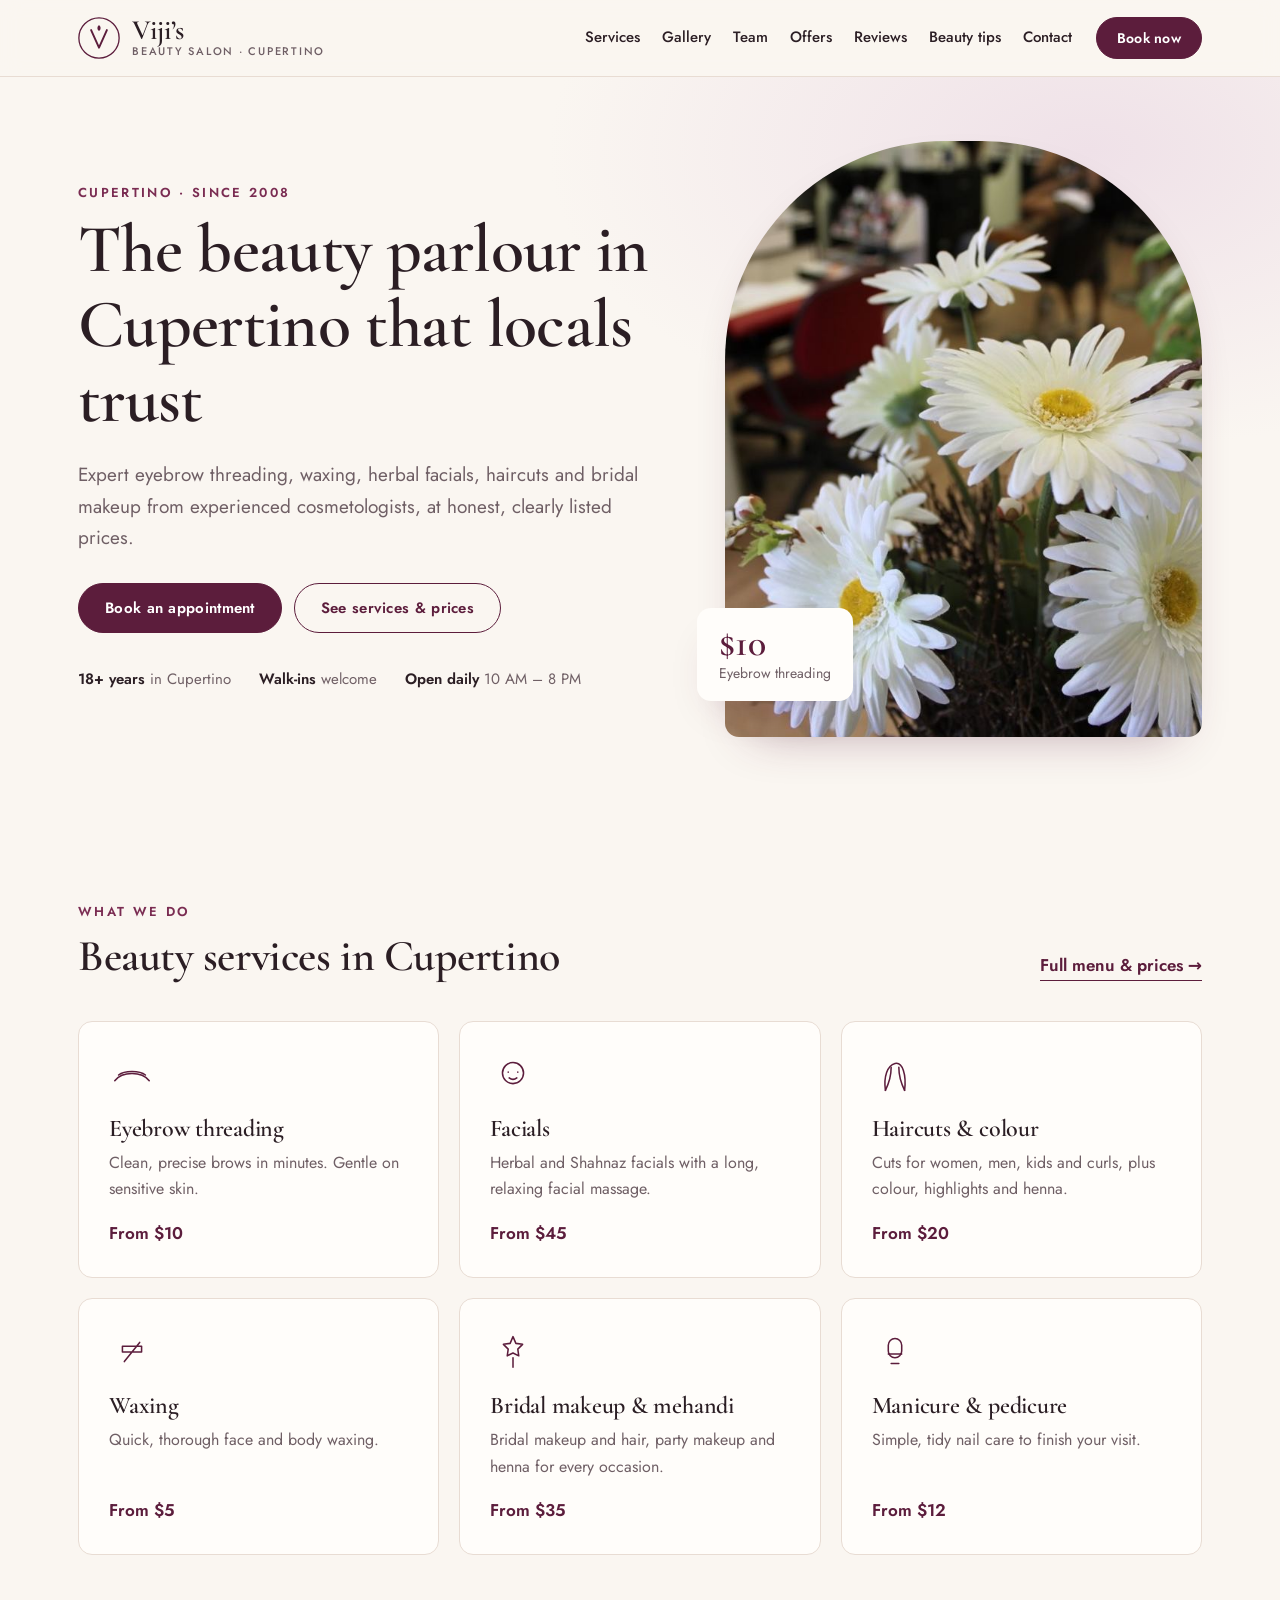
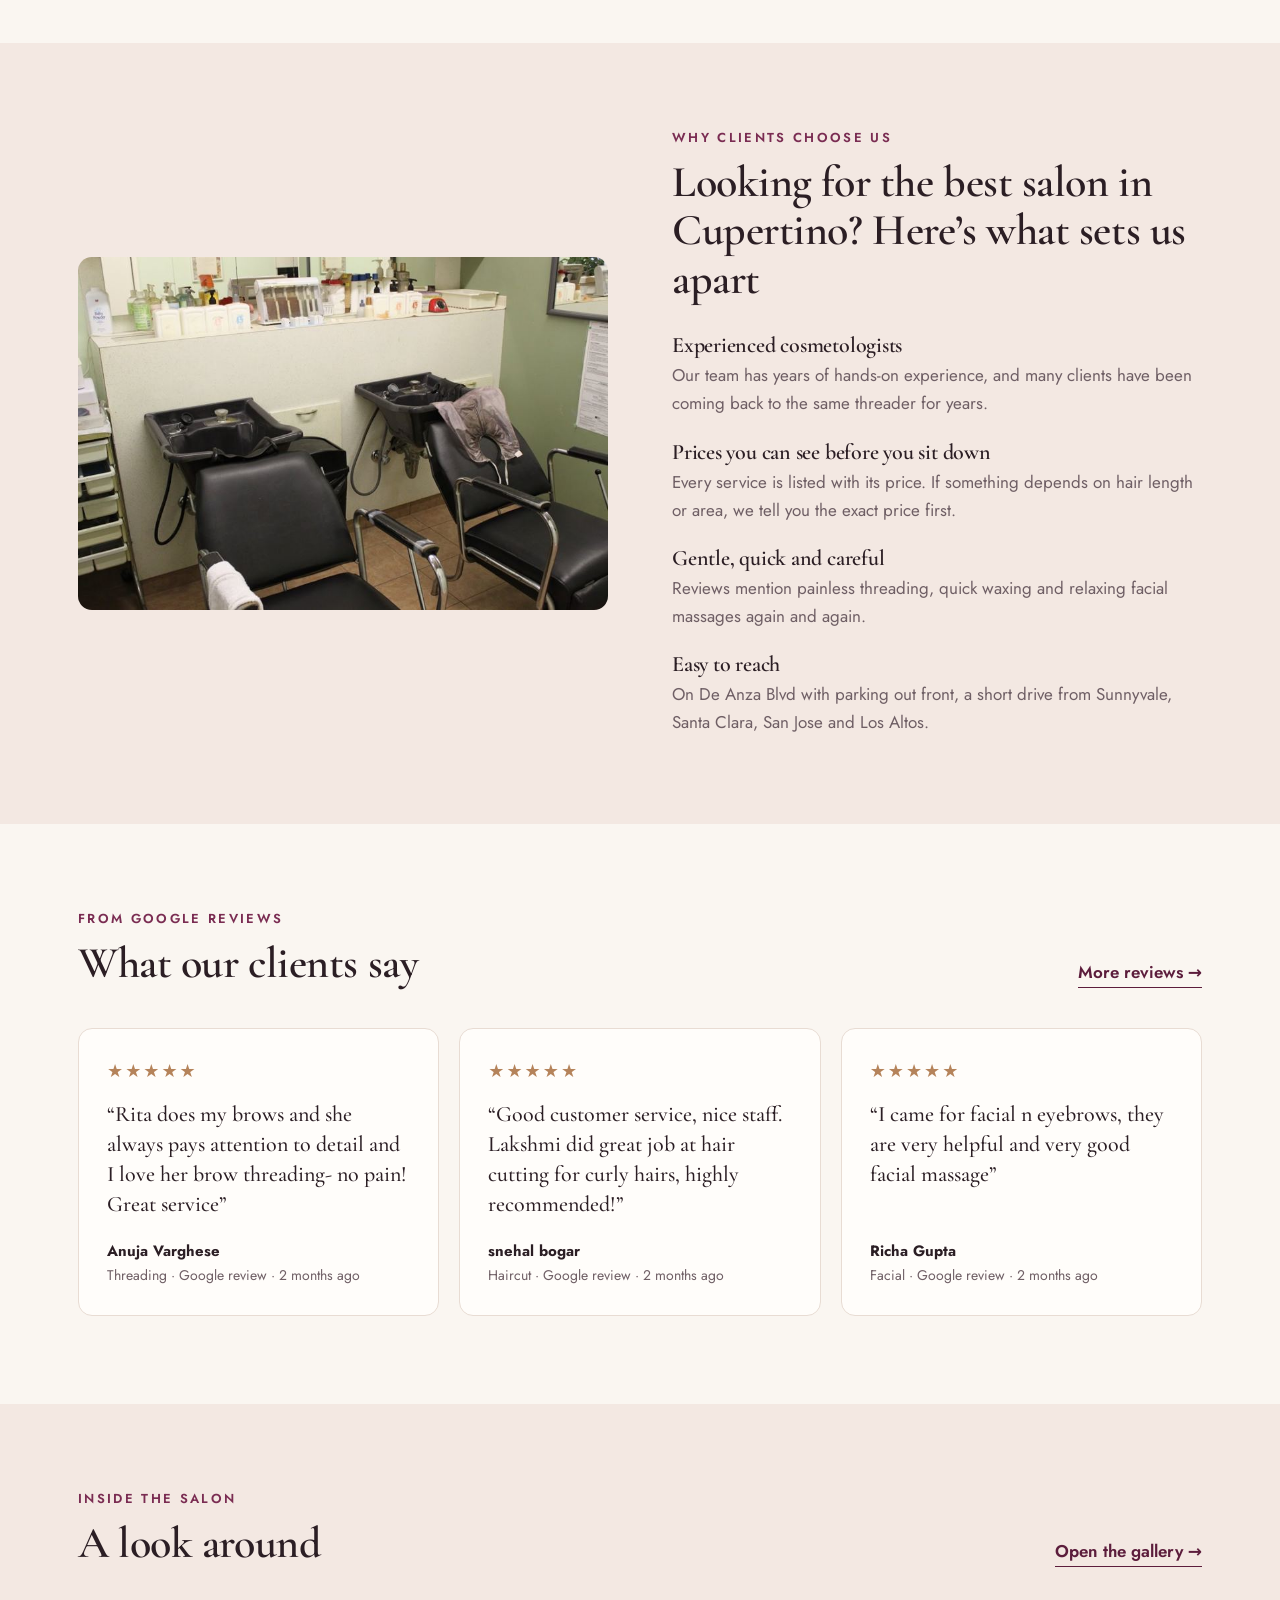
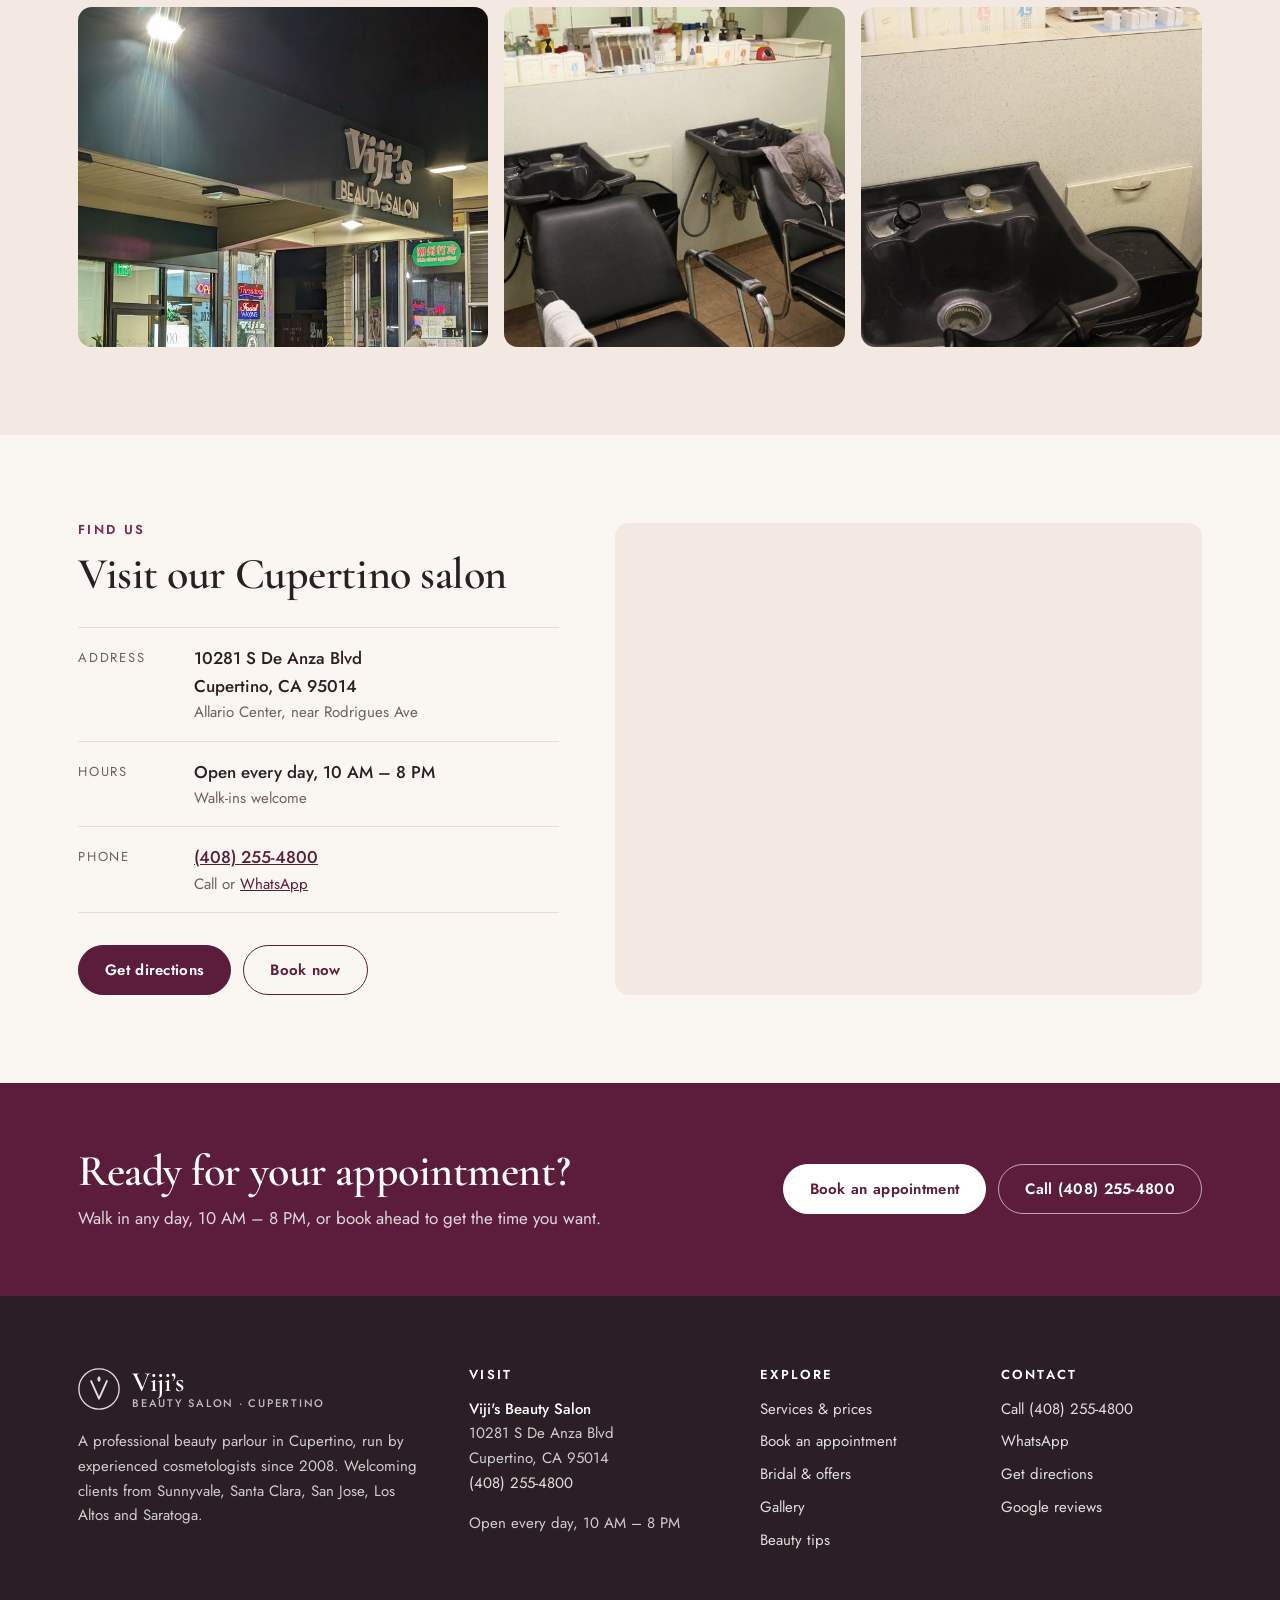
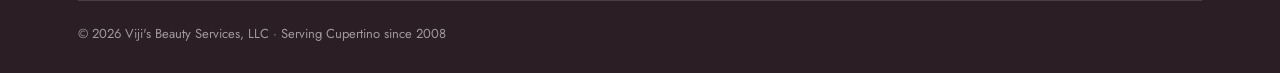
==== index.html @ 527ed6f7 "Launch Viji's Beauty Salon website Co-Authored-By: Claude Opus 5.5 <noreply@anthropic.com>" ====
<!DOCTYPE html>
<html lang="en">
<head>
<meta charset="utf-8"><meta name="viewport" content="width=device-width, initial-scale=1">
<title>Beauty Salon in Cupertino | Viji&#x27;s Beauty Salon</title>
<meta name="description" content="Beauty parlour in Cupertino since 2008: eyebrow threading from $10, waxing, facials, haircuts, henna and bridal makeup. Open daily 10–8. Walk-ins welcome.">
<meta name="robots" content="index, follow, max-image-preview:large">
<link rel="canonical" href="https://vijisbeautysalon.com/">
<meta name="theme-color" content="#5c1d3c">
<link rel="icon" href="/assets/logo.svg" type="image/svg+xml"><link rel="apple-touch-icon" href="/assets/apple-touch-icon.png">
<meta property="og:type" content="website"><meta property="og:site_name" content="Viji&#x27;s Beauty Salon"><meta property="og:locale" content="en_US">
<meta property="og:title" content="Beauty Salon in Cupertino | Viji&#x27;s Beauty Salon"><meta property="og:description" content="Beauty parlour in Cupertino since 2008: eyebrow threading from $10, waxing, facials, haircuts, henna and bridal makeup. Open daily 10–8. Walk-ins welcome."><meta property="og:url" content="https://vijisbeautysalon.com/">
<meta property="og:image" content="https://vijisbeautysalon.com/assets/photos/vijis-beauty-salon-cupertino-storefront.jpg"><meta property="og:image:alt" content="Viji&#x27;s Beauty Salon in Cupertino">
<meta name="twitter:card" content="summary_large_image"><meta name="twitter:title" content="Beauty Salon in Cupertino | Viji&#x27;s Beauty Salon"><meta name="twitter:description" content="Beauty parlour in Cupertino since 2008: eyebrow threading from $10, waxing, facials, haircuts, henna and bridal makeup. Open daily 10–8. Walk-ins welcome."><meta name="twitter:image" content="https://vijisbeautysalon.com/assets/photos/vijis-beauty-salon-cupertino-storefront.jpg">
<link rel="preconnect" href="https://fonts.googleapis.com"><link rel="preconnect" href="https://fonts.gstatic.com" crossorigin>
<link rel="stylesheet" href="https://fonts.googleapis.com/css2?family=Cormorant+Garamond:ital,wght@0,500;0,600;1,500&family=Jost:wght@400;500;600&display=swap">
<link rel="stylesheet" href="/styles.css?v=1">
<script type="application/ld+json">{"@context": "https://schema.org", "@type": "BeautySalon", "@id": "https://vijisbeautysalon.com/#salon", "name": "Viji's Beauty Salon", "legalName": "Viji's Beauty Services, LLC", "url": "https://vijisbeautysalon.com/", "telephone": "+14082554800", "image": ["https://vijisbeautysalon.com/assets/photos/vijis-beauty-salon-cupertino-storefront.jpg", "https://vijisbeautysalon.com/assets/photos/hair-wash-stations-vijis-beauty-salon-cupertino.jpg"], "logo": "https://vijisbeautysalon.com/assets/logo.svg", "description": "Beauty parlour in Cupertino since 2008: eyebrow threading, waxing, facials, haircuts and colour, henna, bridal makeup and nails.", "foundingDate": "2008", "priceRange": "$", "address": {"@type": "PostalAddress", "streetAddress": "10281 S De Anza Blvd", "addressLocality": "Cupertino", "addressRegion": "CA", "postalCode": "95014", "addressCountry": "US"}, "geo": {"@type": "GeoCoordinates", "latitude": 37.3189059, "longitude": -122.0331293}, "hasMap": "https://maps.google.com/?cid=15528343878532684192", "sameAs": ["https://maps.google.com/?cid=15528343878532684192", "https://www.yelp.com/biz/vijis-beauty-salon-cupertino"], "areaServed": [{"@type": "City", "name": "Cupertino"}, {"@type": "City", "name": "Sunnyvale"}, {"@type": "City", "name": "Santa Clara"}, {"@type": "City", "name": "San Jose"}, {"@type": "City", "name": "Los Altos"}, {"@type": "City", "name": "Saratoga"}], "openingHoursSpecification": [{"@type": "OpeningHoursSpecification", "dayOfWeek": ["Monday", "Tuesday", "Wednesday", "Thursday", "Friday", "Saturday", "Sunday"], "opens": "10:00", "closes": "20:00"}], "paymentAccepted": "Credit card"}</script>
</head>
<body>
<a class="skip" href="#main">Skip to content</a>
<header class="top"><div class="wrap top-in">
  <a class="brand" href="/" aria-label="Viji&#x27;s Beauty Salon, home"><svg class="logo-mark" viewBox="0 0 48 48" aria-hidden="true"><circle cx="24" cy="24" r="23" fill="none" stroke="currentColor" stroke-width="1.5"/><path d="M15 15l9 20 9-20" fill="none" stroke="currentColor" stroke-width="2.2" stroke-linecap="round" stroke-linejoin="round"/><path d="M24 9c2.5 2.2 2.5 4.8 0 7-2.5-2.2-2.5-4.8 0-7z" fill="currentColor"/></svg><span><span class="brand-name">Viji’s</span><span class="brand-sub">Beauty Salon · Cupertino</span></span></a>
  <nav class="nav" id="nav" aria-label="Main"><a href="/services/">Services</a><a href="/gallery/">Gallery</a><a href="/team/">Team</a><a href="/offers/">Offers</a><a href="/reviews/">Reviews</a><a href="/blog/">Beauty tips</a><a href="/contact/">Contact</a></nav>
  <a class="btn btn-sm top-book" href="/booking/">Book now</a>
  <button class="menu" type="button" aria-controls="nav" aria-expanded="false" aria-label="Open menu"><span></span><span></span></button>
</div></header>
<main id="main">

<section class="hero"><div class="wrap hero-in">
  <div class="hero-copy">
    <p class="eyebrow">Cupertino · since 2008</p>
    <h1>The beauty parlour in Cupertino that locals trust</h1>
    <p class="lede">Expert eyebrow threading, waxing, herbal facials, haircuts and bridal makeup from experienced cosmetologists, at honest, clearly listed prices.</p>
    <div class="actions"><a class="btn" href="/booking/">Book an appointment</a><a class="btn btn-ghost" href="/services/">See services &amp; prices</a></div>
    <ul class="trust"><li><strong>18+ years</strong> in Cupertino</li><li><strong>Walk-ins</strong> welcome</li><li><strong>Open daily</strong> 10 AM – 8 PM</li></ul>
  </div>
  <div class="hero-media">
    <img class="hero-img" src="/assets/photos/flowers-at-vijis-beauty-salon-cupertino-800.jpg" srcset="/assets/photos/flowers-at-vijis-beauty-salon-cupertino-800.jpg 800w, /assets/photos/flowers-at-vijis-beauty-salon-cupertino.jpg 1600w" sizes="(max-width: 760px) 100vw, 45vw" alt="Fresh white gerbera daisies at the front desk of Viji’s Beauty Salon in Cupertino" width="853" height="1080" fetchpriority="high">
    <div class="hero-note"><span class="hero-note-k">$10</span><span>Eyebrow threading</span></div>
  </div>
</div></section>

<section class="sec"><div class="wrap">
  <div class="sec-head"><div><p class="eyebrow">What we do</p><h2>Beauty services in Cupertino</h2></div><a class="link" href="/services/">Full menu &amp; prices →</a></div>
  <div class="svc-grid"><a class="svc-card" href="/services/#threading"><svg class="ico" viewBox="0 0 48 48" aria-hidden="true"><path d="M6 30c8-10 28-10 36 0" /><path d="M10 24c6-5 22-5 28 0" /></svg><h3>Eyebrow threading</h3><p>Clean, precise brows in minutes. Gentle on sensitive skin.</p><span class="svc-price">From $10</span></a><a class="svc-card" href="/services/#facials"><svg class="ico" viewBox="0 0 48 48" aria-hidden="true"><circle cx="24" cy="22" r="11" /><path d="M19 21h.01M29 21h.01M20 27c2.5 2 5.5 2 8 0" /></svg><h3>Facials</h3><p>Herbal and Shahnaz facials with a long, relaxing facial massage.</p><span class="svc-price">From $45</span></a><a class="svc-card" href="/services/#hair"><svg class="ico" viewBox="0 0 48 48" aria-hidden="true"><path d="M14 40c-2-14 2-26 10-28s12 12 10 28" /><path d="M20 16c0 10-2 16-6 24M28 16c0 10 2 16 6 24" /></svg><h3>Haircuts & colour</h3><p>Cuts for women, men, kids and curls, plus colour, highlights and henna.</p><span class="svc-price">From $20</span></a><a class="svc-card" href="/services/#waxing"><svg class="ico" viewBox="0 0 48 48" aria-hidden="true"><path d="M16 34l16-20M14 18h20v6H14z" /></svg><h3>Waxing</h3><p>Quick, thorough face and body waxing.</p><span class="svc-price">From $5</span></a><a class="svc-card" href="/services/#bridal"><svg class="ico" viewBox="0 0 48 48" aria-hidden="true"><path d="M24 8l3 7 7 1-5 5 1 7-6-3-6 3 1-7-5-5 7-1z" /><path d="M24 30v10" /></svg><h3>Bridal makeup & mehandi</h3><p>Bridal makeup and hair, party makeup and henna for every occasion.</p><span class="svc-price">From $35</span></a><a class="svc-card" href="/services/#nails"><svg class="ico" viewBox="0 0 48 48" aria-hidden="true"><rect x="17" y="10" width="14" height="20" rx="7" /><path d="M17 26h14M20 36h8" /></svg><h3>Manicure & pedicure</h3><p>Simple, tidy nail care to finish your visit.</p><span class="svc-price">From $12</span></a></div>
</div></section>

<section class="sec sec-tint"><div class="wrap split">
  <div class="split-media"><img class="rounded" src="/assets/photos/hair-wash-stations-vijis-beauty-salon-cupertino-800.jpg" srcset="/assets/photos/hair-wash-stations-vijis-beauty-salon-cupertino-800.jpg 800w, /assets/photos/hair-wash-stations-vijis-beauty-salon-cupertino.jpg 1600w" sizes="(max-width: 760px) 100vw, 45vw" alt="Hair wash stations inside Viji’s Beauty Salon, a hair salon in Cupertino" width="1200" height="800" loading="lazy" decoding="async"></div>
  <div>
    <p class="eyebrow">Why clients choose us</p>
    <h2>Looking for the best salon in Cupertino? Here’s what sets us apart</h2>
    <ul class="why">
      <li><h3>Experienced cosmetologists</h3><p>Our team has years of hands-on experience, and many clients have been coming back to the same threader for years.</p></li>
      <li><h3>Prices you can see before you sit down</h3><p>Every service is listed with its price. If something depends on hair length or area, we tell you the exact price first.</p></li>
      <li><h3>Gentle, quick and careful</h3><p>Reviews mention painless threading, quick waxing and relaxing facial massages again and again.</p></li>
      <li><h3>Easy to reach</h3><p>On De Anza Blvd with parking out front, a short drive from Sunnyvale, Santa Clara, San Jose and Los Altos.</p></li>
    </ul>
  </div>
</div></section>

<section class="sec"><div class="wrap">
  <div class="sec-head"><div><p class="eyebrow">From Google reviews</p><h2>What our clients say</h2></div><a class="link" href="/reviews/">More reviews →</a></div>
  <div class="reviews"><figure class="review"><span class="stars" role="img" aria-label="5 out of 5 stars">★★★★★<span class="stars-off"></span></span><blockquote>“Rita does my brows and she always pays attention to detail and I love her brow threading- no pain! Great service”</blockquote><figcaption><strong>Anuja Varghese</strong><span>Threading · Google review · 2 months ago</span></figcaption></figure><figure class="review"><span class="stars" role="img" aria-label="5 out of 5 stars">★★★★★<span class="stars-off"></span></span><blockquote>“Good customer service, nice staff. Lakshmi did great job at hair cutting for curly hairs, highly recommended!”</blockquote><figcaption><strong>snehal bogar</strong><span>Haircut · Google review · 2 months ago</span></figcaption></figure><figure class="review"><span class="stars" role="img" aria-label="5 out of 5 stars">★★★★★<span class="stars-off"></span></span><blockquote>“I came for facial n eyebrows, they are very helpful and very good facial massage”</blockquote><figcaption><strong>Richa Gupta</strong><span>Facial · Google review · 2 months ago</span></figcaption></figure></div>
</div></section>

<section class="sec sec-tint"><div class="wrap">
  <div class="sec-head"><div><p class="eyebrow">Inside the salon</p><h2>A look around</h2></div><a class="link" href="/gallery/">Open the gallery →</a></div>
  <div class="mosaic">
    <img class="" src="/assets/photos/vijis-beauty-salon-cupertino-storefront-800.jpg" srcset="/assets/photos/vijis-beauty-salon-cupertino-storefront-800.jpg 800w, /assets/photos/vijis-beauty-salon-cupertino-storefront.jpg 1600w" sizes="(max-width: 760px) 100vw, 33vw" alt="Viji’s Beauty Salon storefront at 10281 S De Anza Blvd, Cupertino" width="1200" height="1180" loading="lazy" decoding="async">
    <img class="" src="/assets/photos/hair-wash-stations-vijis-beauty-salon-cupertino-800.jpg" srcset="/assets/photos/hair-wash-stations-vijis-beauty-salon-cupertino-800.jpg 800w, /assets/photos/hair-wash-stations-vijis-beauty-salon-cupertino.jpg 1600w" sizes="(max-width: 760px) 100vw, 33vw" alt="Shampoo chairs at Viji’s Beauty Salon in Cupertino" width="1200" height="800" loading="lazy" decoding="async">
    <img class="" src="/assets/photos/shampoo-basin-hair-salon-cupertino-800.jpg" srcset="/assets/photos/shampoo-basin-hair-salon-cupertino-800.jpg 800w, /assets/photos/shampoo-basin-hair-salon-cupertino.jpg 1600w" sizes="(max-width: 760px) 100vw, 33vw" alt="Shampoo basin at a hair salon in Cupertino" width="853" height="1280" loading="lazy" decoding="async">
  </div>
</div></section>

<section class="sec" id="visit"><div class="wrap visit">
  <div>
    <p class="eyebrow">Find us</p><h2>Visit our Cupertino salon</h2>
    <dl class="info">
      <div><dt>Address</dt><dd>10281 S De Anza Blvd<br>Cupertino, CA 95014<span>Allario Center, near Rodrigues Ave</span></dd></div>
      <div><dt>Hours</dt><dd>Open every day, 10 AM – 8 PM<span>Walk-ins welcome</span></dd></div>
      <div><dt>Phone</dt><dd><a href="tel:+14082554800">(408) 255-4800</a><span>Call or <a href="https://wa.me/14082554800" target="_blank" rel="noopener">WhatsApp</a></span></dd></div>
    </dl>
    <div class="actions"><a class="btn" href="https://www.google.com/maps/dir/?api=1&destination=Viji%27s+Beauty+Salon,+10281+S+De+Anza+Blvd,+Cupertino,+CA+95014" target="_blank" rel="noopener">Get directions</a><a class="btn btn-ghost" href="/booking/">Book now</a></div>
  </div>
  <div class="map"><iframe title="Map showing Viji&#x27;s Beauty Salon, 10281 S De Anza Blvd, Cupertino, CA 95014" src="https://www.google.com/maps?q=Viji%27s+Beauty+Salon,+10281+S+De+Anza+Blvd,+Cupertino,+CA+95014&output=embed" loading="lazy" referrerpolicy="no-referrer-when-downgrade"></iframe></div>
</div></section>
<section class="band"><div class="wrap band-in">
  <div><h2>Ready for your appointment?</h2><p>Walk in any day, 10 AM – 8 PM, or book ahead to get the time you want.</p></div>
  <div class="actions"><a class="btn btn-light" href="/booking/">Book an appointment</a><a class="btn btn-ghost-light" href="tel:+14082554800">Call (408) 255-4800</a></div>
</div></section>
</main>
<footer class="foot"><div class="wrap">
  <div class="foot-grid">
    <div class="foot-about">
      <a class="brand brand-light" href="/"><svg class="logo-mark" viewBox="0 0 48 48" aria-hidden="true"><circle cx="24" cy="24" r="23" fill="none" stroke="currentColor" stroke-width="1.5"/><path d="M15 15l9 20 9-20" fill="none" stroke="currentColor" stroke-width="2.2" stroke-linecap="round" stroke-linejoin="round"/><path d="M24 9c2.5 2.2 2.5 4.8 0 7-2.5-2.2-2.5-4.8 0-7z" fill="currentColor"/></svg><span><span class="brand-name">Viji’s</span><span class="brand-sub">Beauty Salon · Cupertino</span></span></a>
      <p>A professional beauty parlour in Cupertino, run by experienced cosmetologists since 2008. Welcoming clients from Sunnyvale, Santa Clara, San Jose, Los Altos and Saratoga.</p>
    </div>
    <div>
      <h2>Visit</h2>
      <p><strong>Viji's Beauty Salon</strong><br><span>10281 S De Anza Blvd<br>Cupertino, CA 95014</span><br><a href="tel:+14082554800">(408) 255-4800</a></p>
      <p>Open every day, 10 AM – 8 PM</p>
    </div>
    <div>
      <h2>Explore</h2>
      <ul><li><a href="/services/">Services &amp; prices</a></li><li><a href="/booking/">Book an appointment</a></li><li><a href="/offers/">Bridal &amp; offers</a></li><li><a href="/gallery/">Gallery</a></li><li><a href="/blog/">Beauty tips</a></li></ul>
    </div>
    <div>
      <h2>Contact</h2>
      <ul><li><a href="tel:+14082554800">Call (408) 255-4800</a></li><li><a href="https://wa.me/14082554800" target="_blank" rel="noopener">WhatsApp</a></li><li><a href="https://www.google.com/maps/dir/?api=1&destination=Viji%27s+Beauty+Salon,+10281+S+De+Anza+Blvd,+Cupertino,+CA+95014" target="_blank" rel="noopener">Get directions</a></li><li><a href="https://maps.google.com/?cid=15528343878532684192" target="_blank" rel="noopener">Google reviews</a></li></ul>
    </div>
  </div>
  <p class="foot-base">© <span data-year>2026</span> Viji's Beauty Services, LLC · Serving Cupertino since 2008</p>
</div></footer>
<div class="dock" aria-label="Quick contact">
  <a href="tel:+14082554800"><svg viewBox="0 0 24 24" aria-hidden="true"><path d="M6.6 10.8a15.5 15.5 0 006.6 6.6l2.2-2.2a1 1 0 011-.25 11.4 11.4 0 003.6.57 1 1 0 011 1V20a1 1 0 01-1 1A17 17 0 013 4a1 1 0 011-1h3.5a1 1 0 011 1c0 1.25.2 2.45.57 3.57a1 1 0 01-.25 1z"/></svg>Call</a>
  <a href="https://wa.me/14082554800" target="_blank" rel="noopener"><svg viewBox="0 0 24 24" aria-hidden="true"><path d="M12 2a10 10 0 00-8.6 15.1L2 22l5-1.3A10 10 0 1012 2zm5.3 14.2c-.2.6-1.3 1.2-1.8 1.2-.5.1-1 .2-3.3-.7-2.8-1.1-4.6-4-4.7-4.2-.1-.2-1.1-1.5-1.1-2.9s.7-2 1-2.3c.3-.3.6-.3.8-.3h.6c.2 0 .4 0 .6.5l.9 2.1c.1.2.1.4 0 .5l-.4.6-.4.4c-.1.1-.3.3-.1.6.2.3.8 1.3 1.7 2.1 1.2 1 2.2 1.4 2.5 1.5.3.1.5.1.7-.1l.9-1.1c.2-.3.4-.2.7-.1l2 1c.3.1.5.2.5.3.1.1.1.6-.1 1.2z"/></svg>WhatsApp</a>
  <a class="dock-book" href="/booking/">Book now</a>
</div>
<script src="/site.js?v=1" defer></script>
</body>
</html>
---- styles.css ----
/* Viji's Beauty Salon: warm neutrals with one accent (deep plum). */
:root{
  --cream:#faf6f1;--paper:#fffdfa;--blush:#f3e8e2;--line:#e8dcd3;
  --ink:#2b1e24;--muted:#6f5f65;--plum:#5c1d3c;--plum-2:#7a2c52;--plum-soft:#efe1e8;
  --wa:#1f8f4e;
  --serif:'Cormorant Garamond',Georgia,'Times New Roman',serif;
  --sans:'Jost',system-ui,-apple-system,'Segoe UI',Arial,sans-serif;
  --r:14px;--shadow:0 20px 50px -28px rgba(92,29,60,.45);
  color-scheme:light;
}
*{box-sizing:border-box}
html{-webkit-text-size-adjust:100%;scroll-behavior:smooth;scroll-padding-top:90px}
body{margin:0;background:var(--cream);color:var(--ink);font:400 17px/1.65 var(--sans);-webkit-font-smoothing:antialiased;padding-bottom:0}
img{display:block;max-width:100%;height:auto}
a{color:var(--plum)}
a:hover{color:var(--plum-2)}
:focus-visible{outline:3px solid var(--plum-2);outline-offset:3px;border-radius:6px}
h1,h2,h3{font-family:var(--serif);font-weight:600;line-height:1.1;margin:0;color:var(--ink);letter-spacing:-.01em}
h1{font-size:clamp(40px,5.6vw,68px)}
h2{font-size:clamp(30px,3.6vw,44px)}
h3{font-size:24px}
p{margin:0 0 1em}
.wrap{max-width:1180px;margin:0 auto;padding:0 28px}
.skip{position:fixed;left:12px;top:-60px;z-index:200;background:var(--paper);padding:10px 14px;border-radius:8px}
.skip:focus{top:12px}
.eyebrow{font:600 13px/1 var(--sans);letter-spacing:.18em;text-transform:uppercase;color:var(--plum-2);margin:0 0 14px}
.lede{font-size:19px;color:var(--muted);max-width:640px}
.link{font-weight:600;text-decoration:none;border-bottom:1px solid currentColor;padding-bottom:1px}
.link-btn{background:none;border:0;font:inherit;cursor:pointer;color:var(--plum);margin-top:18px}
.fine{font-size:14px;color:var(--muted);margin-top:14px}

/* Buttons */
.actions{display:flex;flex-wrap:wrap;align-items:center;gap:12px}
.actions-col{flex-direction:column;align-items:stretch}
.btn{display:inline-flex;align-items:center;justify-content:center;min-height:50px;padding:0 26px;border-radius:999px;border:1.5px solid var(--plum);background:var(--plum);color:#fff;font:600 15px/1 var(--sans);letter-spacing:.02em;text-decoration:none;cursor:pointer;transition:background .2s,transform .2s,color .2s}
.btn:hover{background:var(--plum-2);border-color:var(--plum-2);color:#fff;transform:translateY(-1px)}
.btn-ghost{background:transparent;color:var(--plum)}
.btn-ghost:hover{background:var(--plum);color:#fff}
.btn-light{background:#fff;border-color:#fff;color:var(--plum)}
.btn-light:hover{background:var(--blush);border-color:var(--blush);color:var(--plum)}
.btn-ghost-light{background:transparent;border-color:rgba(255,255,255,.6);color:#fff}
.btn-ghost-light:hover{background:rgba(255,255,255,.12);border-color:#fff}
.btn-wa{background:var(--wa);border-color:var(--wa)}
.btn-wa:hover{background:#17773f;border-color:#17773f}
.btn-sm{min-height:42px;padding:0 20px;font-size:14px}
.btn-wide{width:100%}

/* Header */
.top{position:sticky;top:0;z-index:50;background:rgba(250,246,241,.94);backdrop-filter:saturate(1.4) blur(10px);border-bottom:1px solid var(--line)}
.top-in{display:flex;align-items:center;gap:24px;min-height:76px}
.brand{display:flex;align-items:center;gap:12px;color:var(--plum);text-decoration:none;flex:none}
.logo-mark{width:42px;height:42px}
.brand-name{display:block;font:600 28px/1 var(--serif);color:var(--ink)}
.brand-sub{display:block;font:500 11px/1.4 var(--sans);letter-spacing:.16em;text-transform:uppercase;color:var(--muted)}
.brand-light,.brand-light .brand-name{color:#fff}
.brand-light .brand-sub{color:rgba(255,255,255,.7)}
.nav{display:flex;gap:22px;margin-left:auto}
.nav a{color:var(--ink);text-decoration:none;font-size:15px;font-weight:500;padding:6px 0;border-bottom:1.5px solid transparent}
.nav a:hover,.nav a[aria-current]{color:var(--plum);border-color:var(--plum)}
.menu{display:none;width:44px;height:44px;border:0;background:none;cursor:pointer;flex-direction:column;justify-content:center;gap:7px;padding:10px}
.menu span{display:block;height:2px;background:var(--ink);border-radius:2px;transition:transform .2s}
.menu[aria-expanded="true"] span:first-child{transform:translateY(4.5px) rotate(45deg)}
.menu[aria-expanded="true"] span:last-child{transform:translateY(-4.5px) rotate(-45deg)}

/* Hero */
.hero{padding:64px 0 80px;background:radial-gradient(900px 500px at 85% 10%,var(--plum-soft),transparent 60%)}
.hero-in{display:grid;grid-template-columns:1.1fr .9fr;gap:64px;align-items:center}
.hero h1{margin-bottom:22px}
.hero .lede{margin-bottom:30px}
.trust{display:flex;flex-wrap:wrap;gap:12px 28px;list-style:none;padding:0;margin:34px 0 0;color:var(--muted);font-size:15px}
.trust strong{color:var(--ink);font-weight:600}
.hero-media{position:relative}
.hero-img{width:100%;aspect-ratio:4/5;object-fit:cover;border-radius:220px 220px var(--r) var(--r);box-shadow:var(--shadow)}
.hero-note{position:absolute;left:-28px;bottom:36px;background:var(--paper);border-radius:var(--r);padding:16px 22px;box-shadow:var(--shadow);display:flex;flex-direction:column}
.hero-note-k{font:600 38px/1 var(--serif);color:var(--plum)}
.hero-note span:last-child{font-size:14px;color:var(--muted)}

/* Sections */
.sec{padding:88px 0}
.sec-tight{padding:56px 0 88px}
.sec-tint{background:var(--blush)}
.sec-head{display:flex;justify-content:space-between;align-items:end;gap:24px;margin-bottom:40px}
.svc-grid{display:grid;grid-template-columns:repeat(3,1fr);gap:20px}
.svc-card{display:flex;flex-direction:column;background:var(--paper);border:1px solid var(--line);border-radius:var(--r);padding:30px;color:var(--ink);text-decoration:none;transition:transform .2s,box-shadow .2s,border-color .2s}
.svc-card:hover{transform:translateY(-3px);box-shadow:var(--shadow);border-color:transparent;color:var(--ink)}
.svc-card h3{margin:18px 0 8px}
.svc-card p{color:var(--muted);font-size:16px;flex:1}
.svc-price{font-weight:600;color:var(--plum)}
.ico{width:46px;height:46px;fill:none;stroke:var(--plum);stroke-width:1.6;stroke-linecap:round;stroke-linejoin:round}
.split{display:grid;grid-template-columns:1fr 1fr;gap:64px;align-items:center}
.rounded{border-radius:var(--r);width:100%;aspect-ratio:3/2;object-fit:cover}
.why{list-style:none;padding:0;margin:30px 0 0;display:grid;gap:22px}
.why h3{font-size:22px;margin-bottom:4px}
.why p{color:var(--muted);margin:0}
.reviews{display:grid;grid-template-columns:repeat(3,1fr);gap:20px}
.reviews-all{grid-template-columns:repeat(2,1fr)}
.review{margin:0;background:var(--paper);border:1px solid var(--line);border-radius:var(--r);padding:28px;display:flex;flex-direction:column}
.review blockquote{margin:14px 0 20px;font:500 22px/1.35 var(--serif);flex:1}
.review figcaption{font-size:14px;color:var(--muted)}
.review figcaption strong{display:block;color:var(--ink);font-size:15px}
.stars{color:#b5835a;letter-spacing:2px;font-size:18px}
.stars-off{color:#ddd0c6}
.mosaic{display:grid;grid-template-columns:1.2fr 1fr 1fr;gap:16px}
.mosaic img{width:100%;height:340px;object-fit:cover;border-radius:var(--r)}
.visit{display:grid;grid-template-columns:.9fr 1.1fr;gap:56px;align-items:stretch}
.info{margin:28px 0 32px}
.info div{display:grid;grid-template-columns:100px 1fr;gap:16px;padding:16px 0;border-top:1px solid var(--line)}
.info div:last-child{border-bottom:1px solid var(--line)}
.info dt{font-size:13px;letter-spacing:.14em;text-transform:uppercase;color:var(--muted);padding-top:3px}
.info dd{margin:0;font-weight:500}
.info dd span{display:block;font-weight:400;font-size:15px;color:var(--muted)}
.map{border-radius:var(--r);overflow:hidden;min-height:380px;background:var(--blush)}
.map iframe{width:100%;height:100%;min-height:380px;border:0;display:block}
.map-wide{margin-bottom:24px}
.band{background:var(--plum);color:#fff;padding:64px 0}
.band-in{display:flex;justify-content:space-between;align-items:center;gap:32px}
.band h2{color:#fff;margin-bottom:8px}
.band p{margin:0;color:rgba(255,255,255,.82)}

/* Inner page header */
.phead{padding:48px 0 40px;border-bottom:1px solid var(--line);background:linear-gradient(180deg,var(--blush),var(--cream))}
.phead h1{font-size:clamp(36px,4.6vw,56px);max-width:860px;margin-bottom:16px}
.phead .lede{margin:0}
.phead-404{padding:96px 0}
.phead-404 .actions{margin-top:28px}
.crumbs{font-size:14px;color:var(--muted);margin-bottom:22px}
.crumbs a{color:var(--muted)}

/* Services menu */
.tabs{position:sticky;top:76px;z-index:20;background:rgba(250,246,241,.96);border-bottom:1px solid var(--line)}
.tabs .wrap{display:flex;gap:8px;overflow-x:auto;padding-top:12px;padding-bottom:12px;scrollbar-width:none}
.tabs .wrap::-webkit-scrollbar{display:none}
.tabs a{flex:none;padding:8px 16px;border-radius:999px;border:1px solid var(--line);background:var(--paper);color:var(--ink);text-decoration:none;font-size:15px}
.tabs a:hover{border-color:var(--plum);color:var(--plum)}
.menu-sec{display:grid;grid-template-columns:.8fr 1.2fr;gap:56px;padding:64px 0;border-bottom:1px solid var(--line)}
.menu-sec-head h2{margin-bottom:14px}
.menu-sec-head p{color:var(--muted)}
.menu-links{font-size:15px}
.rows{list-style:none;margin:0;padding:0}
.row{display:grid;grid-template-columns:1fr auto auto;gap:18px;align-items:baseline;padding:16px 0;border-bottom:1px dashed var(--line)}
.row h3{font:500 18px/1.35 var(--sans);color:var(--ink)}
.row p{font-size:15px;color:var(--muted);margin:4px 0 0}
.row-price{font:600 20px/1 var(--serif);color:var(--plum);white-space:nowrap}
.row-book{font-size:14px;font-weight:600;text-decoration:none;padding:6px 12px;border:1px solid var(--line);border-radius:999px;color:var(--plum)}
.row-book:hover{border-color:var(--plum);background:var(--plum);color:#fff}
.row:target{background:var(--plum-soft);border-radius:8px;padding-left:12px;padding-right:12px}

/* Booking */
.book{display:grid;grid-template-columns:1.4fr .6fr;gap:40px;align-items:start}
.book-form,.confirm,.msg-form,.nap{background:var(--paper);border:1px solid var(--line);border-radius:var(--r);padding:34px}
fieldset{border:0;padding:0;margin:0 0 30px}
legend{display:flex;align-items:center;gap:12px;font:600 26px/1 var(--serif);margin-bottom:16px;padding:0}
legend span{display:grid;place-items:center;width:32px;height:32px;border-radius:50%;background:var(--plum);color:#fff;font:600 15px/1 var(--sans)}
.field{display:block;margin-bottom:16px}
.field>span{display:block;font-size:15px;font-weight:500;margin-bottom:6px}
.field small{color:var(--muted);font-weight:400}
input,select,textarea{width:100%;min-height:52px;padding:12px 16px;border:1.5px solid var(--line);border-radius:10px;background:#fff;font:400 16px/1.4 var(--sans);color:var(--ink)}
textarea{min-height:0;resize:vertical}
input:focus,select:focus,textarea:focus{outline:none;border-color:var(--plum);box-shadow:0 0 0 3px var(--plum-soft)}
.err{display:none;font-style:normal;font-size:14px;color:#a3263f;margin-top:6px}
.invalid input,.invalid select,.invalid textarea{border-color:#a3263f}
.invalid .err{display:block}
.two{display:grid;grid-template-columns:1fr 1fr;gap:16px}
.chips{display:grid;grid-template-columns:repeat(auto-fill,minmax(200px,1fr));gap:10px}
.chip{position:relative;cursor:pointer}
.chip input{position:absolute;opacity:0;pointer-events:none}
.chip span{display:block;padding:14px 16px;border:1.5px solid var(--line);border-radius:12px;background:#fff;font-weight:600}
.chip small{display:block;font-weight:400;font-size:13px;color:var(--muted)}
.chip input:checked+span{border-color:var(--plum);background:var(--plum-soft)}
.chip input:focus-visible+span{outline:3px solid var(--plum-2);outline-offset:2px}
.confirm{text-align:center}
.confirm:focus{outline:none}
.confirm-tick{width:64px;height:64px;margin:0 auto 18px;border-radius:50%;background:var(--plum);color:#fff;display:grid;place-items:center;font-size:30px}
.confirm h2{margin-bottom:10px}
.confirm>p{color:var(--muted)}
.summary{text-align:left;margin:24px 0;border:1px solid var(--line);border-radius:12px;padding:6px 20px;background:var(--cream)}
.summary div{display:grid;grid-template-columns:110px 1fr;gap:12px;padding:10px 0;border-bottom:1px solid var(--line)}
.summary div:last-child{border-bottom:0}
.summary dt{color:var(--muted);font-size:14px}
.summary dd{margin:0;font-weight:500}
.book-side{background:var(--blush);border-radius:var(--r);padding:28px;position:sticky;top:100px}
.book-side h2{font-size:28px;margin-bottom:14px}
.book-side ul{padding-left:18px;margin:0 0 16px}
.book-side li{margin-bottom:10px;font-size:15px}

/* Gallery */
.filters{display:flex;flex-wrap:wrap;gap:8px;margin-bottom:28px}
.filter{padding:10px 18px;border-radius:999px;border:1.5px solid var(--line);background:var(--paper);font:500 15px/1 var(--sans);cursor:pointer;color:var(--ink)}
.filter.is-on{background:var(--plum);border-color:var(--plum);color:#fff}
.tiles{columns:3 280px;column-gap:16px}
.tile{break-inside:avoid;margin:0 0 16px;border-radius:var(--r);overflow:hidden;background:var(--paper);border:1px solid var(--line)}
.tile figcaption{padding:12px 16px;font-size:14px;color:var(--muted)}
.tile[hidden]{display:none}
.empty{text-align:center;padding:56px 24px;border:1.5px dashed var(--line);border-radius:var(--r);background:var(--paper)}
.empty h2{margin-bottom:10px}

/* Team, offers, reviews, blog, contact */
.team{display:grid;grid-template-columns:repeat(3,1fr);gap:20px}
.person{background:var(--paper);border:1px solid var(--line);border-radius:var(--r);padding:32px;text-align:center}
.avatar{width:110px;height:110px;margin:0 auto 18px;border-radius:50%;background:var(--plum-soft);color:var(--plum);display:grid;place-items:center;font:600 46px/1 var(--serif)}
.person .role{color:var(--plum);font-weight:600;margin:6px 0 2px}
.person .focus{font-size:14px;color:var(--muted);letter-spacing:.04em}
.offers{display:grid;grid-template-columns:repeat(3,1fr);gap:20px}
.offer{background:var(--paper);border:1px solid var(--line);border-radius:var(--r);padding:32px;display:flex;flex-direction:column;align-items:flex-start}
.offer h2{font-size:32px;margin-bottom:12px}
.offer>p{color:var(--muted)}
.offer .btn{margin-top:auto}
.offer-feature{grid-column:1/-1;background:var(--plum);color:#fff;border-color:var(--plum)}
.offer-feature h2,.offer-feature .eyebrow{color:#fff}
.offer-feature>p{color:rgba(255,255,255,.85);max-width:640px}
.offer-feature .btn{background:#fff;color:var(--plum);border-color:#fff;margin-top:0}
.offer-feature .link{color:#fff}
.price-list{list-style:none;padding:0;margin:8px 0 24px;width:100%;max-width:560px}
.price-list li{display:flex;justify-content:space-between;gap:16px;padding:10px 0;border-bottom:1px dashed rgba(127,100,110,.35)}
.offer-feature .price-list li{border-color:rgba(255,255,255,.3)}
.rating-bar{display:flex;justify-content:space-between;align-items:center;gap:24px;flex-wrap:wrap;background:var(--paper);border:1px solid var(--line);border-radius:var(--r);padding:26px 32px;margin-bottom:28px}
.rating-num{font:600 52px/1 var(--serif);margin-right:10px;vertical-align:middle}
.rating-bar p{margin:6px 0 0;color:var(--muted)}
.posts{display:grid;grid-template-columns:repeat(3,1fr);gap:24px}
.post-card{background:var(--paper);border:1px solid var(--line);border-radius:var(--r);overflow:hidden}
.post-card img{width:100%;aspect-ratio:4/3;object-fit:cover}
.post-card>div{padding:26px}
.post-card h2{font-size:28px;margin-bottom:10px}
.post-card h2 a{color:var(--ink);text-decoration:none}
.post-card p{color:var(--muted);font-size:16px}
.article-wrap{display:grid;grid-template-columns:1fr 340px;gap:56px;align-items:start}
.article{max-width:720px;font-size:18px}
.article h2{font-size:34px;margin:40px 0 14px}
.article h3{margin:26px 0 8px}
.article li{margin-bottom:8px}
.article-side{position:sticky;top:100px;display:grid;gap:20px}
.side-card{background:var(--paper);border:1px solid var(--line);border-radius:var(--r);padding:26px}
.side-card h2{font-size:26px;margin-bottom:10px}
.side-card p{font-size:15px;color:var(--muted)}
.side-card .btn{margin-top:8px}
.side-card ul{padding-left:18px;margin:0}
.contact{display:grid;grid-template-columns:1fr 1fr;gap:24px;align-items:start}
.nap h2,.msg-form h2{font-size:32px;margin-bottom:14px}
.nap-lines{font-size:20px;line-height:1.6}
.msg-done{margin-top:18px;padding:18px;border-radius:12px;background:var(--plum-soft)}
.faq-wrap{display:grid;grid-template-columns:.8fr 1.2fr;gap:56px}
.faqs{border-top:1px solid var(--line)}
.faq{border-bottom:1px solid var(--line)}
.faq summary{list-style:none;cursor:pointer;display:flex;justify-content:space-between;gap:20px;padding:20px 0;font-weight:600;font-size:18px}
.faq summary::-webkit-details-marker{display:none}
.faq summary::after{content:"+";flex:none;width:30px;height:30px;border-radius:50%;display:grid;place-items:center;border:1.5px solid var(--plum);color:var(--plum);transition:transform .2s}
.faq[open] summary::after{transform:rotate(45deg);background:var(--plum);color:#fff}
.faq p{color:var(--muted);margin:-4px 0 22px;max-width:640px}

/* Footer + mobile dock */
.foot{background:#2b1e24;color:rgba(255,255,255,.78);padding:72px 0 28px;font-size:15px}
.foot-grid{display:grid;grid-template-columns:1.4fr 1fr .8fr .8fr;gap:40px}
.foot h2{font:600 13px/1 var(--sans);letter-spacing:.16em;text-transform:uppercase;color:#fff;margin-bottom:16px}
.foot a{color:rgba(255,255,255,.86);text-decoration:none}
.foot a:hover{color:#fff;text-decoration:underline}
.foot ul{list-style:none;margin:0;padding:0;display:grid;gap:8px}
.foot strong{color:#fff;font-weight:500}
.foot-about p{margin-top:18px;max-width:360px}
.foot-base{border-top:1px solid rgba(255,255,255,.14);margin:48px 0 0;padding-top:22px;font-size:13px;color:rgba(255,255,255,.55)}
.dock{display:none}

/* Responsive */
@media (max-width:1080px){
  .nav{gap:16px}
  .nav a{font-size:14px}
}
@media (max-width:960px){
  .menu{display:flex;margin-left:auto}
  .top-book{display:none}
  .nav{position:fixed;inset:76px 0 auto 0;flex-direction:column;gap:0;background:var(--cream);padding:8px 28px 24px;border-bottom:1px solid var(--line);box-shadow:0 30px 40px -30px rgba(0,0,0,.3);transform:translateY(-8px);opacity:0;visibility:hidden;transition:opacity .2s,transform .2s,visibility .2s}
  .nav.is-open{opacity:1;visibility:visible;transform:none}
  .nav a{font-size:18px;padding:14px 0;border-bottom:1px solid var(--line)}
  .hero-in,.split,.visit,.book,.contact,.faq-wrap,.article-wrap,.menu-sec{grid-template-columns:1fr}
  .hero-in{gap:40px}
  .hero-media{max-width:460px}
  .svc-grid,.reviews,.team,.offers,.posts{grid-template-columns:repeat(2,1fr)}
  .menu-sec{gap:20px}
  .book-side,.article-side{position:static}
  .foot-grid{grid-template-columns:1fr 1fr}
}
@media (max-width:640px){
  body{font-size:16px;padding-bottom:72px}
  .wrap{padding:0 16px}
  .top-in{min-height:66px}
  .nav{inset:66px 0 auto 0;padding:8px 16px 20px}
  .tabs{top:66px}
  .hero{padding:36px 0 56px}
  .hero-note{left:12px;bottom:16px}
  .sec{padding:60px 0}
  .sec-tight{padding:36px 0 60px}
  .sec-head,.band-in{flex-direction:column;align-items:flex-start}
  .svc-grid,.reviews,.reviews-all,.team,.offers,.posts,.mosaic,.two,.foot-grid{grid-template-columns:1fr}
  .mosaic img{height:240px}
  .book-form,.confirm,.msg-form,.nap,.offer,.person{padding:24px 18px}
  .row{grid-template-columns:1fr auto;gap:6px 14px}
  .row-book{grid-column:2;justify-self:end}
  .info div{grid-template-columns:1fr;gap:4px}
  .summary div{grid-template-columns:1fr;gap:2px}
  .rating-bar{padding:22px 18px}
  .dock{display:grid;grid-template-columns:1fr 1fr 1.3fr;position:fixed;left:0;right:0;bottom:0;z-index:60;background:var(--paper);border-top:1px solid var(--line);box-shadow:0 -10px 30px -18px rgba(0,0,0,.35);padding:8px 10px calc(8px + env(safe-area-inset-bottom));gap:8px}
  .dock a{display:flex;align-items:center;justify-content:center;gap:6px;min-height:48px;border-radius:999px;text-decoration:none;font-weight:600;font-size:15px;color:var(--plum);border:1.5px solid var(--line)}
  .dock svg{width:18px;height:18px;fill:currentColor}
  .dock .dock-book{background:var(--plum);border-color:var(--plum);color:#fff}
}
@media (prefers-reduced-motion:reduce){html{scroll-behavior:auto}*,*::before,*::after{transition:none!important}}
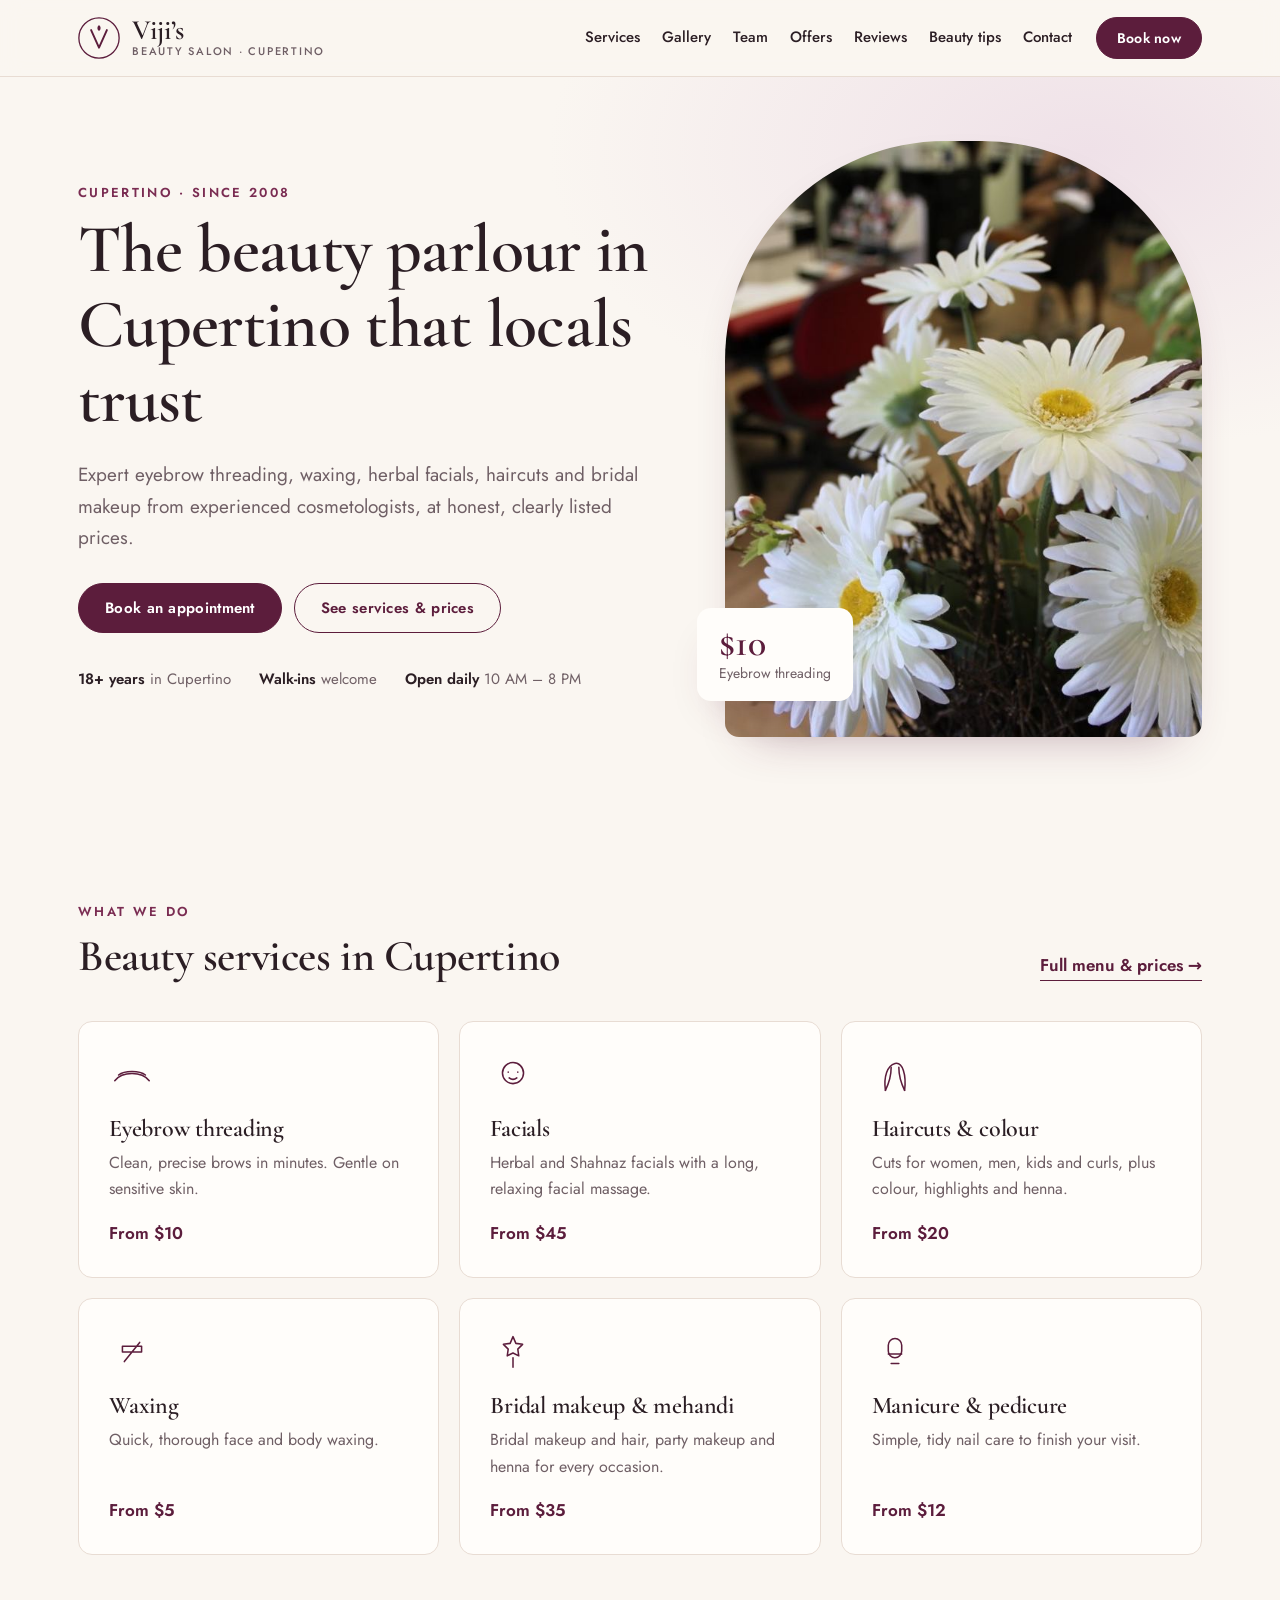
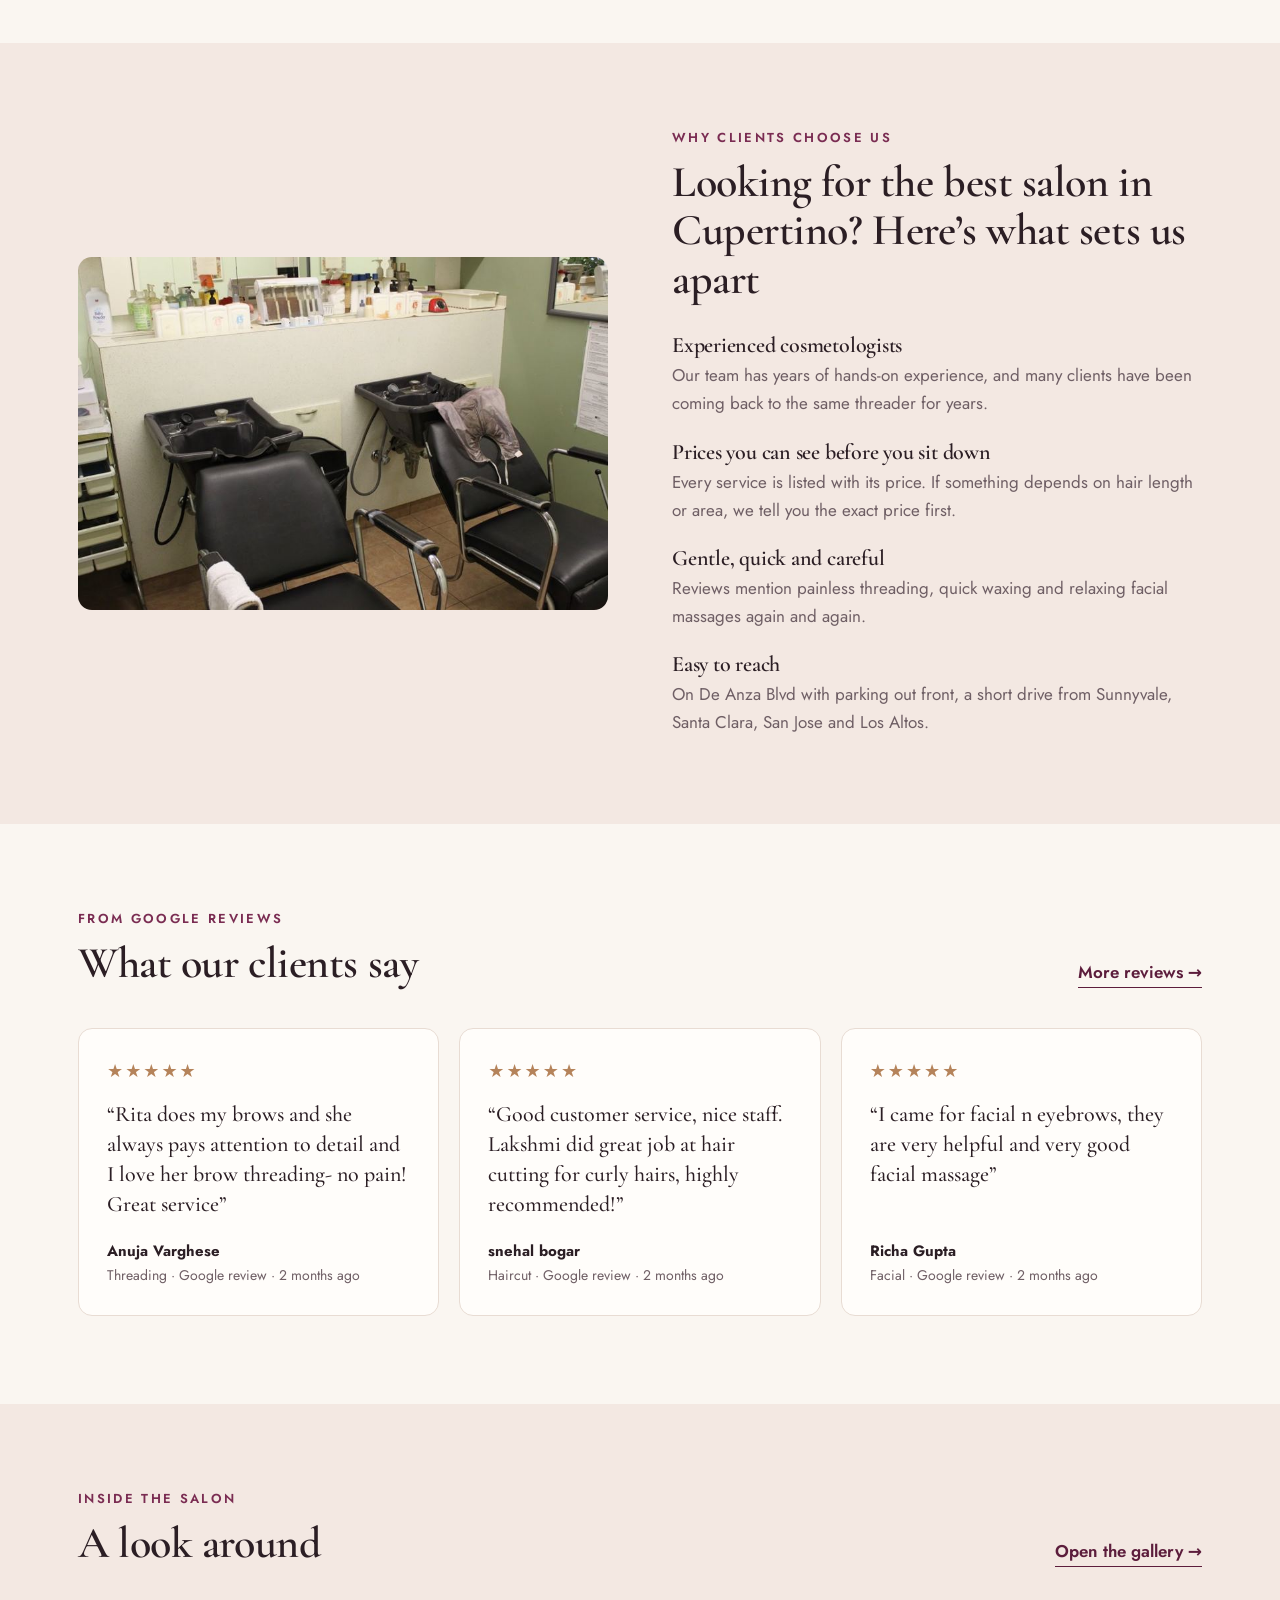
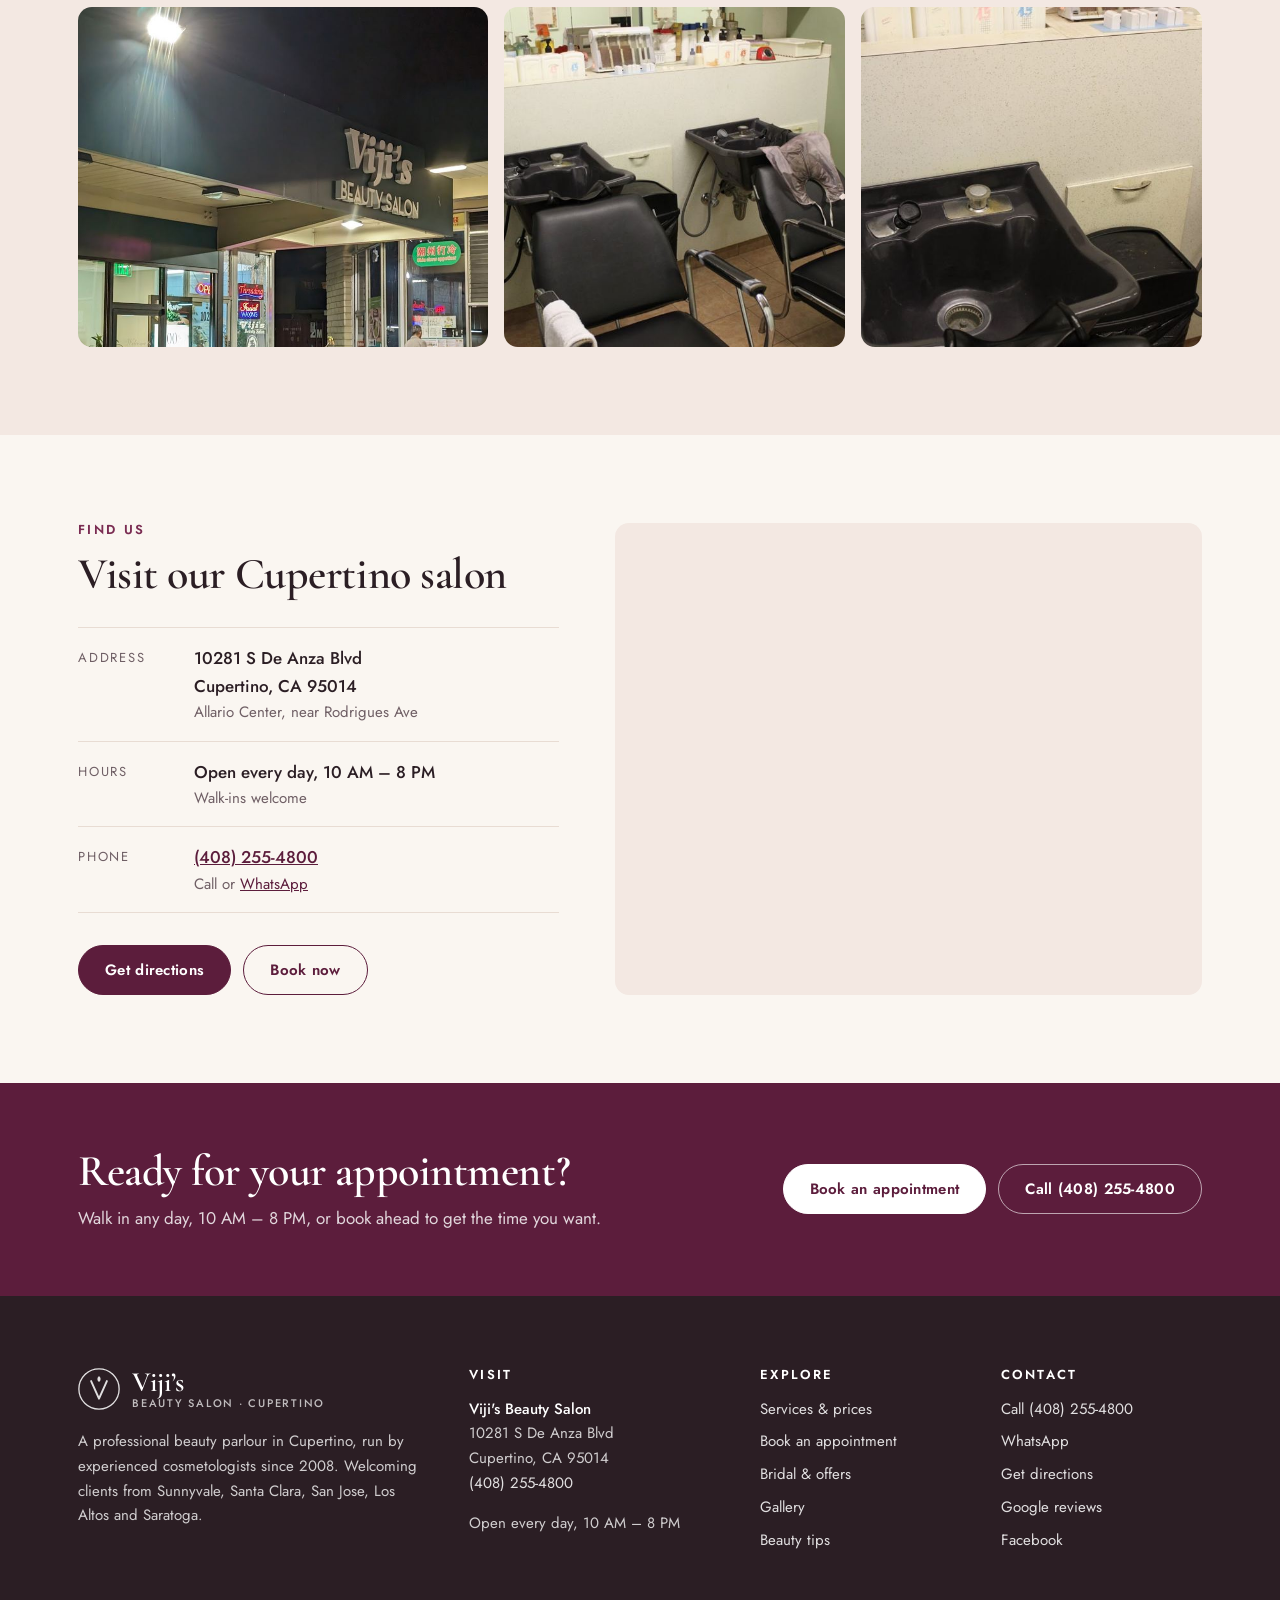
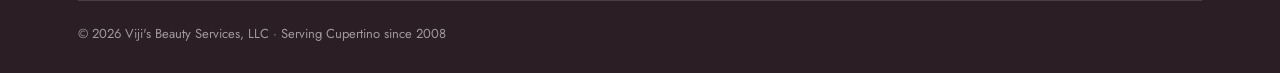
==== commit 72c595d2: "Link the salon's Facebook page Co-Authored-By: Claude Opus 5.5 <noreply@anthropic.com>" ====
--- a/index.html
+++ b/index.html
@@ -15,7 +15,7 @@
 <link rel="preconnect" href="https://fonts.googleapis.com"><link rel="preconnect" href="https://fonts.gstatic.com" crossorigin>
 <link rel="stylesheet" href="https://fonts.googleapis.com/css2?family=Cormorant+Garamond:ital,wght@0,500;0,600;1,500&family=Jost:wght@400;500;600&display=swap">
 <link rel="stylesheet" href="/styles.css?v=1">
-<script type="application/ld+json">{"@context": "https://schema.org", "@type": "BeautySalon", "@id": "https://vijisbeautysalon.com/#salon", "name": "Viji's Beauty Salon", "legalName": "Viji's Beauty Services, LLC", "url": "https://vijisbeautysalon.com/", "telephone": "+14082554800", "image": ["https://vijisbeautysalon.com/assets/photos/vijis-beauty-salon-cupertino-storefront.jpg", "https://vijisbeautysalon.com/assets/photos/hair-wash-stations-vijis-beauty-salon-cupertino.jpg"], "logo": "https://vijisbeautysalon.com/assets/logo.svg", "description": "Beauty parlour in Cupertino since 2008: eyebrow threading, waxing, facials, haircuts and colour, henna, bridal makeup and nails.", "foundingDate": "2008", "priceRange": "$", "address": {"@type": "PostalAddress", "streetAddress": "10281 S De Anza Blvd", "addressLocality": "Cupertino", "addressRegion": "CA", "postalCode": "95014", "addressCountry": "US"}, "geo": {"@type": "GeoCoordinates", "latitude": 37.3189059, "longitude": -122.0331293}, "hasMap": "https://maps.google.com/?cid=15528343878532684192", "sameAs": ["https://maps.google.com/?cid=15528343878532684192", "https://www.yelp.com/biz/vijis-beauty-salon-cupertino"], "areaServed": [{"@type": "City", "name": "Cupertino"}, {"@type": "City", "name": "Sunnyvale"}, {"@type": "City", "name": "Santa Clara"}, {"@type": "City", "name": "San Jose"}, {"@type": "City", "name": "Los Altos"}, {"@type": "City", "name": "Saratoga"}], "openingHoursSpecification": [{"@type": "OpeningHoursSpecification", "dayOfWeek": ["Monday", "Tuesday", "Wednesday", "Thursday", "Friday", "Saturday", "Sunday"], "opens": "10:00", "closes": "20:00"}], "paymentAccepted": "Credit card"}</script>
+<script type="application/ld+json">{"@context": "https://schema.org", "@type": "BeautySalon", "@id": "https://vijisbeautysalon.com/#salon", "name": "Viji's Beauty Salon", "legalName": "Viji's Beauty Services, LLC", "url": "https://vijisbeautysalon.com/", "telephone": "+14082554800", "image": ["https://vijisbeautysalon.com/assets/photos/vijis-beauty-salon-cupertino-storefront.jpg", "https://vijisbeautysalon.com/assets/photos/hair-wash-stations-vijis-beauty-salon-cupertino.jpg"], "logo": "https://vijisbeautysalon.com/assets/logo.svg", "description": "Beauty parlour in Cupertino since 2008: eyebrow threading, waxing, facials, haircuts and colour, henna, bridal makeup and nails.", "foundingDate": "2008", "priceRange": "$", "address": {"@type": "PostalAddress", "streetAddress": "10281 S De Anza Blvd", "addressLocality": "Cupertino", "addressRegion": "CA", "postalCode": "95014", "addressCountry": "US"}, "geo": {"@type": "GeoCoordinates", "latitude": 37.3189059, "longitude": -122.0331293}, "hasMap": "https://maps.google.com/?cid=15528343878532684192", "sameAs": ["https://maps.google.com/?cid=15528343878532684192", "https://www.facebook.com/p/Vijis-Beauty-Salon-100072283463024/", "https://www.yelp.com/biz/vijis-beauty-salon-cupertino"], "areaServed": [{"@type": "City", "name": "Cupertino"}, {"@type": "City", "name": "Sunnyvale"}, {"@type": "City", "name": "Santa Clara"}, {"@type": "City", "name": "San Jose"}, {"@type": "City", "name": "Los Altos"}, {"@type": "City", "name": "Saratoga"}], "openingHoursSpecification": [{"@type": "OpeningHoursSpecification", "dayOfWeek": ["Monday", "Tuesday", "Wednesday", "Thursday", "Friday", "Saturday", "Sunday"], "opens": "10:00", "closes": "20:00"}], "paymentAccepted": "Credit card"}</script>
 </head>
 <body>
 <a class="skip" href="#main">Skip to content</a>
@@ -108,7 +108,7 @@
     </div>
     <div>
       <h2>Contact</h2>
-      <ul><li><a href="tel:+14082554800">Call (408) 255-4800</a></li><li><a href="https://wa.me/14082554800" target="_blank" rel="noopener">WhatsApp</a></li><li><a href="https://www.google.com/maps/dir/?api=1&destination=Viji%27s+Beauty+Salon,+10281+S+De+Anza+Blvd,+Cupertino,+CA+95014" target="_blank" rel="noopener">Get directions</a></li><li><a href="https://maps.google.com/?cid=15528343878532684192" target="_blank" rel="noopener">Google reviews</a></li></ul>
+      <ul><li><a href="tel:+14082554800">Call (408) 255-4800</a></li><li><a href="https://wa.me/14082554800" target="_blank" rel="noopener">WhatsApp</a></li><li><a href="https://www.google.com/maps/dir/?api=1&destination=Viji%27s+Beauty+Salon,+10281+S+De+Anza+Blvd,+Cupertino,+CA+95014" target="_blank" rel="noopener">Get directions</a></li><li><a href="https://maps.google.com/?cid=15528343878532684192" target="_blank" rel="noopener">Google reviews</a></li><li><a href="https://www.facebook.com/p/Vijis-Beauty-Salon-100072283463024/" target="_blank" rel="noopener">Facebook</a></li></ul>
     </div>
   </div>
   <p class="foot-base">© <span data-year>2026</span> Viji's Beauty Services, LLC · Serving Cupertino since 2008</p>
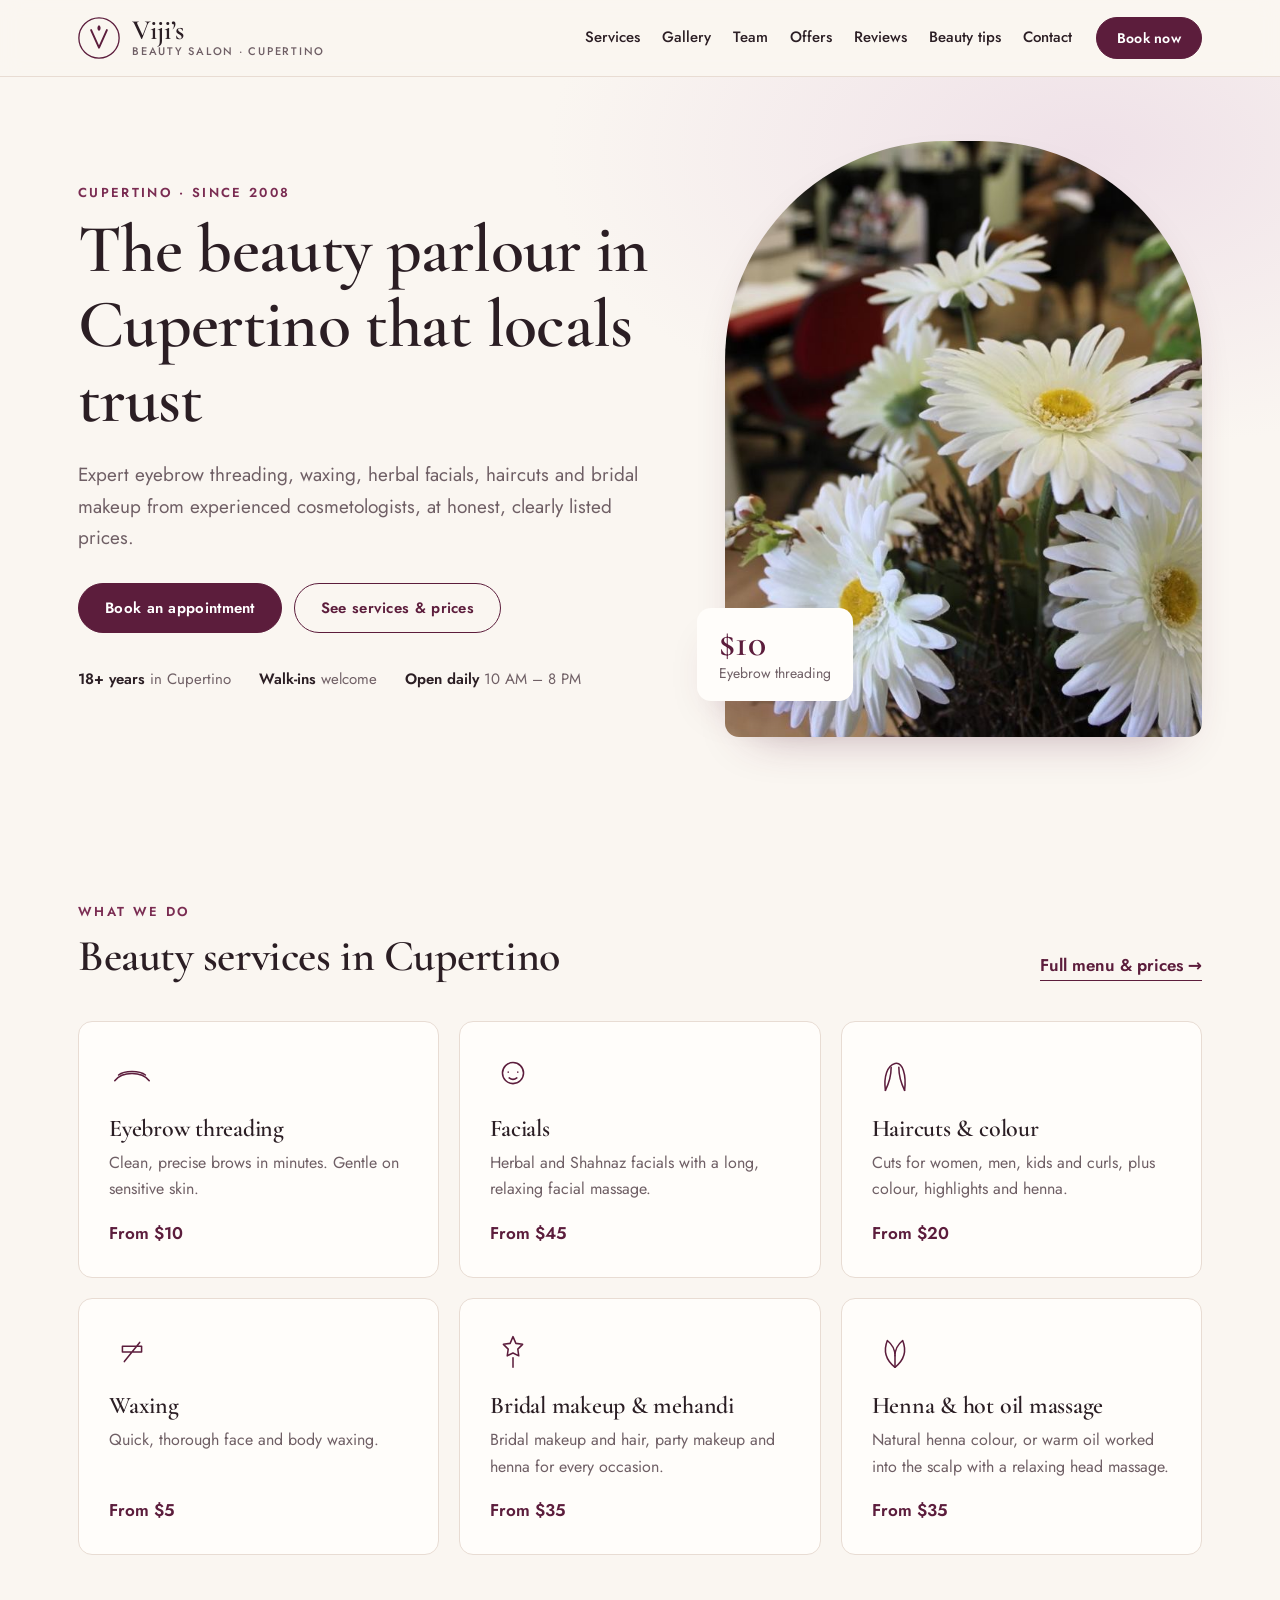
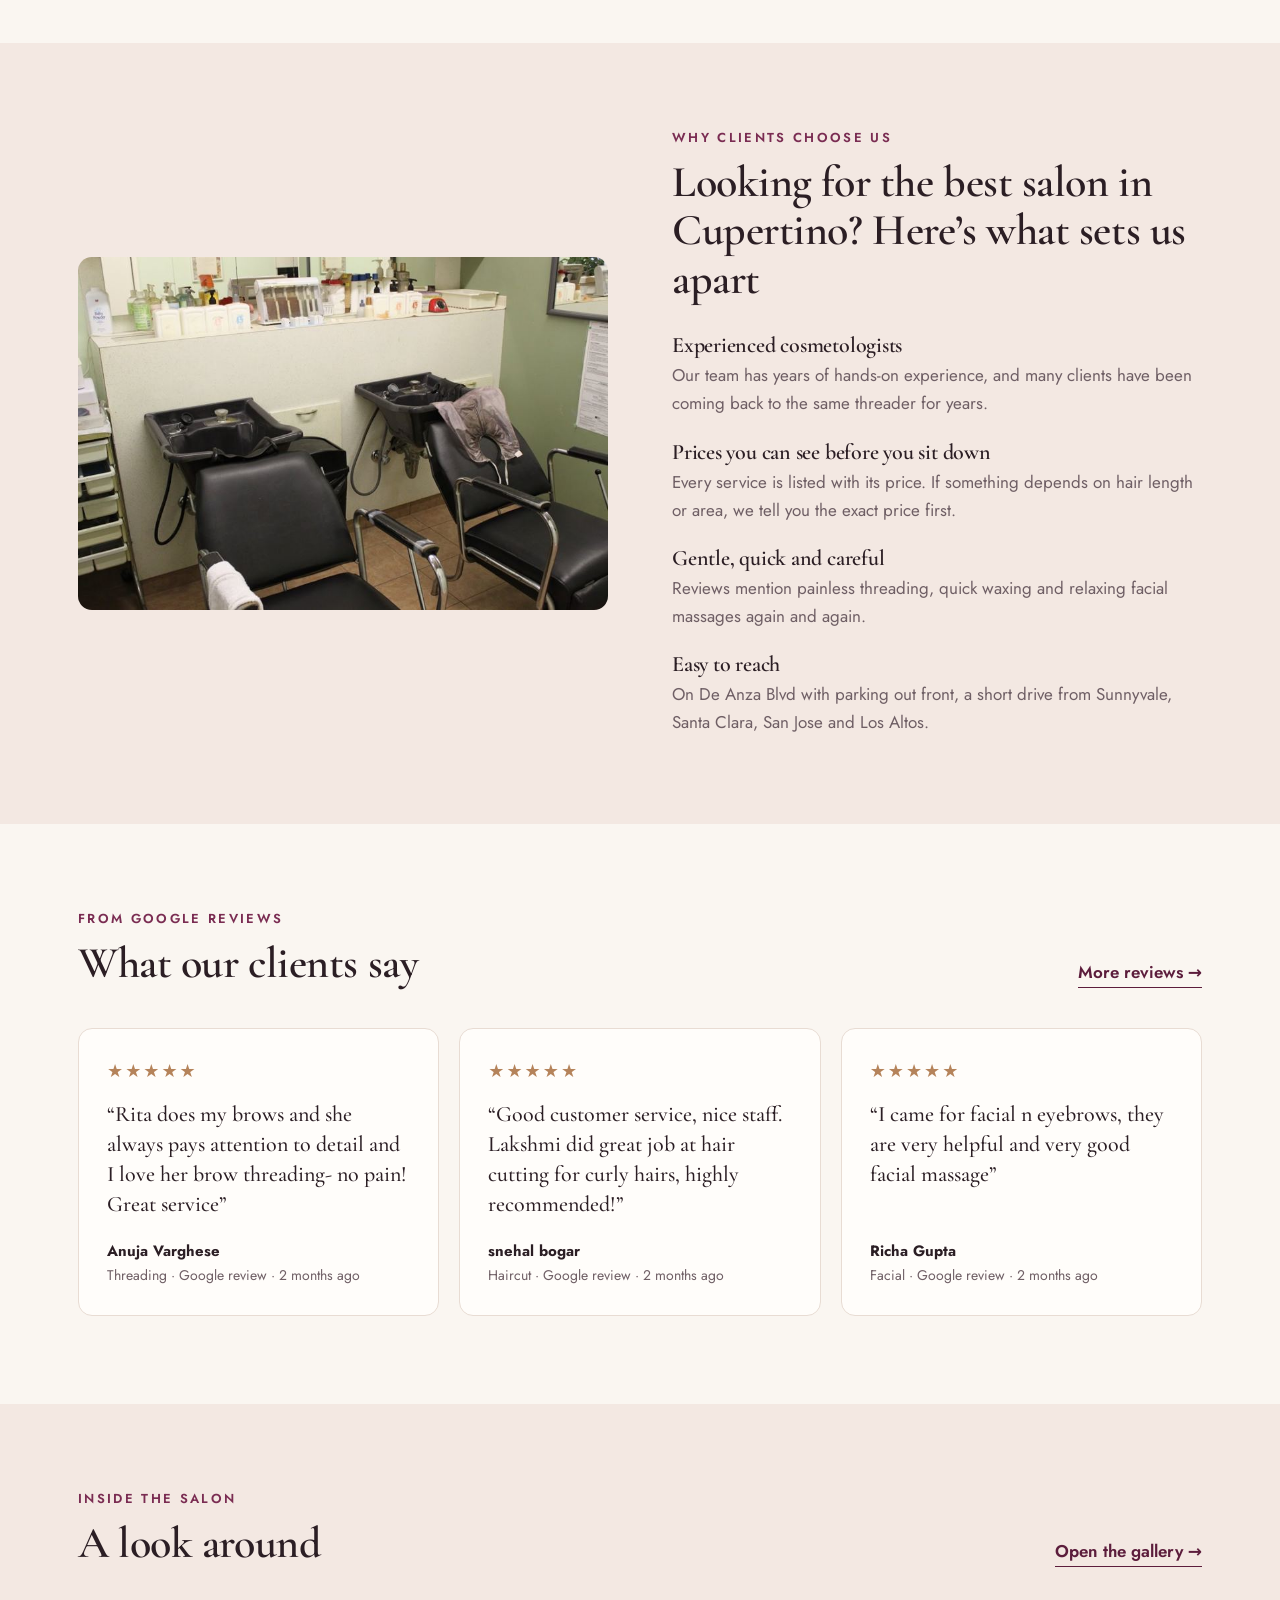
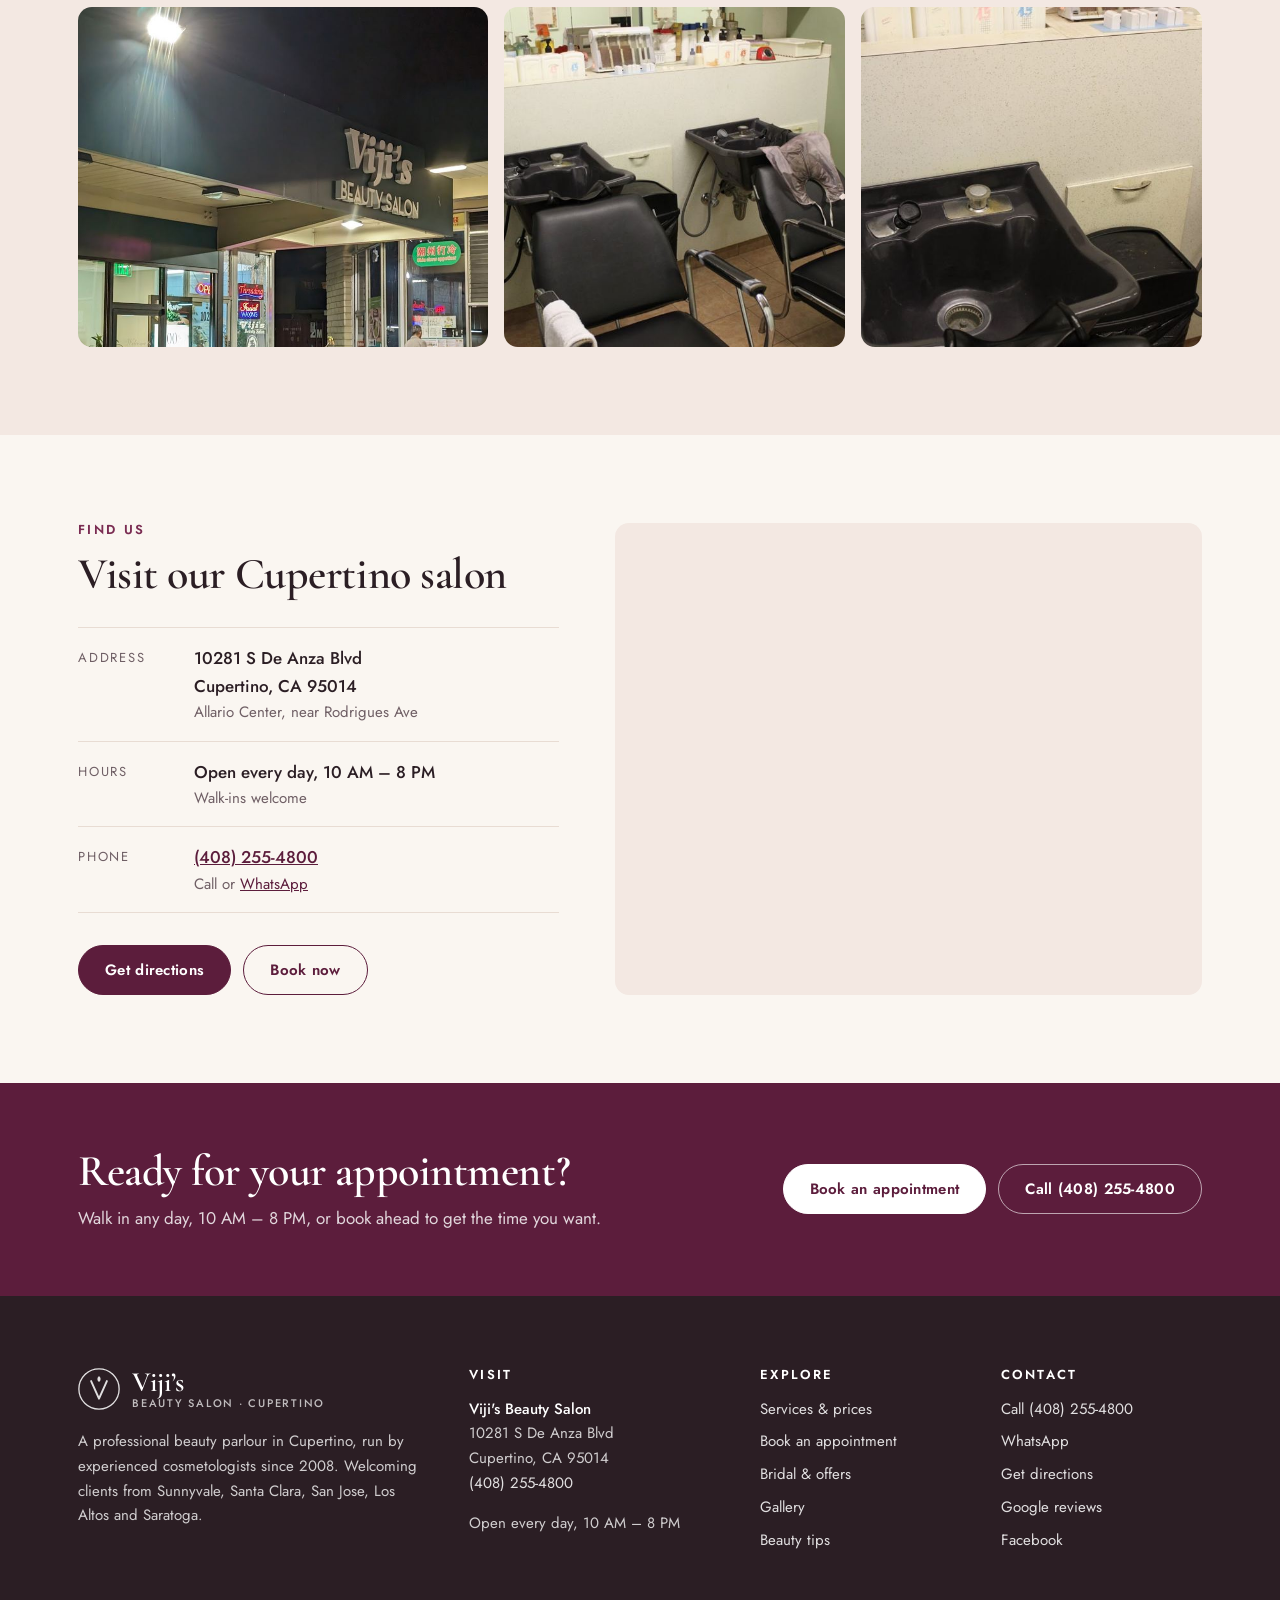
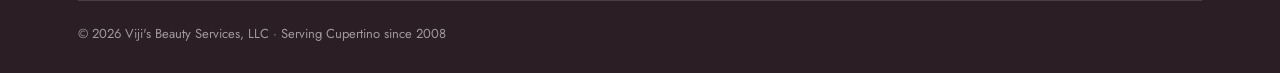
==== commit 9d037b70: "Update services: remove perms and nails, add Diamond facial Co-Authored-By: Claude Opus 5.5 <noreply" ====
--- a/index.html
+++ b/index.html
@@ -15,7 +15,7 @@
 <link rel="preconnect" href="https://fonts.googleapis.com"><link rel="preconnect" href="https://fonts.gstatic.com" crossorigin>
 <link rel="stylesheet" href="https://fonts.googleapis.com/css2?family=Cormorant+Garamond:ital,wght@0,500;0,600;1,500&family=Jost:wght@400;500;600&display=swap">
 <link rel="stylesheet" href="/styles.css?v=1">
-<script type="application/ld+json">{"@context": "https://schema.org", "@type": "BeautySalon", "@id": "https://vijisbeautysalon.com/#salon", "name": "Viji's Beauty Salon", "legalName": "Viji's Beauty Services, LLC", "url": "https://vijisbeautysalon.com/", "telephone": "+14082554800", "image": ["https://vijisbeautysalon.com/assets/photos/vijis-beauty-salon-cupertino-storefront.jpg", "https://vijisbeautysalon.com/assets/photos/hair-wash-stations-vijis-beauty-salon-cupertino.jpg"], "logo": "https://vijisbeautysalon.com/assets/logo.svg", "description": "Beauty parlour in Cupertino since 2008: eyebrow threading, waxing, facials, haircuts and colour, henna, bridal makeup and nails.", "foundingDate": "2008", "priceRange": "$", "address": {"@type": "PostalAddress", "streetAddress": "10281 S De Anza Blvd", "addressLocality": "Cupertino", "addressRegion": "CA", "postalCode": "95014", "addressCountry": "US"}, "geo": {"@type": "GeoCoordinates", "latitude": 37.3189059, "longitude": -122.0331293}, "hasMap": "https://maps.google.com/?cid=15528343878532684192", "sameAs": ["https://maps.google.com/?cid=15528343878532684192", "https://www.facebook.com/p/Vijis-Beauty-Salon-100072283463024/", "https://www.yelp.com/biz/vijis-beauty-salon-cupertino"], "areaServed": [{"@type": "City", "name": "Cupertino"}, {"@type": "City", "name": "Sunnyvale"}, {"@type": "City", "name": "Santa Clara"}, {"@type": "City", "name": "San Jose"}, {"@type": "City", "name": "Los Altos"}, {"@type": "City", "name": "Saratoga"}], "openingHoursSpecification": [{"@type": "OpeningHoursSpecification", "dayOfWeek": ["Monday", "Tuesday", "Wednesday", "Thursday", "Friday", "Saturday", "Sunday"], "opens": "10:00", "closes": "20:00"}], "paymentAccepted": "Credit card"}</script>
+<script type="application/ld+json">{"@context": "https://schema.org", "@type": "BeautySalon", "@id": "https://vijisbeautysalon.com/#salon", "name": "Viji's Beauty Salon", "legalName": "Viji's Beauty Services, LLC", "url": "https://vijisbeautysalon.com/", "telephone": "+14082554800", "image": ["https://vijisbeautysalon.com/assets/photos/vijis-beauty-salon-cupertino-storefront.jpg", "https://vijisbeautysalon.com/assets/photos/hair-wash-stations-vijis-beauty-salon-cupertino.jpg"], "logo": "https://vijisbeautysalon.com/assets/logo.svg", "description": "Beauty parlour in Cupertino since 2008: eyebrow threading, waxing, facials, haircuts and colour, henna, hot oil treatments and bridal makeup.", "foundingDate": "2008", "priceRange": "$", "address": {"@type": "PostalAddress", "streetAddress": "10281 S De Anza Blvd", "addressLocality": "Cupertino", "addressRegion": "CA", "postalCode": "95014", "addressCountry": "US"}, "geo": {"@type": "GeoCoordinates", "latitude": 37.3189059, "longitude": -122.0331293}, "hasMap": "https://maps.google.com/?cid=15528343878532684192", "sameAs": ["https://maps.google.com/?cid=15528343878532684192", "https://www.facebook.com/p/Vijis-Beauty-Salon-100072283463024/", "https://www.yelp.com/biz/vijis-beauty-salon-cupertino"], "areaServed": [{"@type": "City", "name": "Cupertino"}, {"@type": "City", "name": "Sunnyvale"}, {"@type": "City", "name": "Santa Clara"}, {"@type": "City", "name": "San Jose"}, {"@type": "City", "name": "Los Altos"}, {"@type": "City", "name": "Saratoga"}], "openingHoursSpecification": [{"@type": "OpeningHoursSpecification", "dayOfWeek": ["Monday", "Tuesday", "Wednesday", "Thursday", "Friday", "Saturday", "Sunday"], "opens": "10:00", "closes": "20:00"}], "paymentAccepted": "Credit card"}</script>
 </head>
 <body>
 <a class="skip" href="#main">Skip to content</a>
@@ -43,7 +43,7 @@
 
 <section class="sec"><div class="wrap">
   <div class="sec-head"><div><p class="eyebrow">What we do</p><h2>Beauty services in Cupertino</h2></div><a class="link" href="/services/">Full menu &amp; prices →</a></div>
-  <div class="svc-grid"><a class="svc-card" href="/services/#threading"><svg class="ico" viewBox="0 0 48 48" aria-hidden="true"><path d="M6 30c8-10 28-10 36 0" /><path d="M10 24c6-5 22-5 28 0" /></svg><h3>Eyebrow threading</h3><p>Clean, precise brows in minutes. Gentle on sensitive skin.</p><span class="svc-price">From $10</span></a><a class="svc-card" href="/services/#facials"><svg class="ico" viewBox="0 0 48 48" aria-hidden="true"><circle cx="24" cy="22" r="11" /><path d="M19 21h.01M29 21h.01M20 27c2.5 2 5.5 2 8 0" /></svg><h3>Facials</h3><p>Herbal and Shahnaz facials with a long, relaxing facial massage.</p><span class="svc-price">From $45</span></a><a class="svc-card" href="/services/#hair"><svg class="ico" viewBox="0 0 48 48" aria-hidden="true"><path d="M14 40c-2-14 2-26 10-28s12 12 10 28" /><path d="M20 16c0 10-2 16-6 24M28 16c0 10 2 16 6 24" /></svg><h3>Haircuts & colour</h3><p>Cuts for women, men, kids and curls, plus colour, highlights and henna.</p><span class="svc-price">From $20</span></a><a class="svc-card" href="/services/#waxing"><svg class="ico" viewBox="0 0 48 48" aria-hidden="true"><path d="M16 34l16-20M14 18h20v6H14z" /></svg><h3>Waxing</h3><p>Quick, thorough face and body waxing.</p><span class="svc-price">From $5</span></a><a class="svc-card" href="/services/#bridal"><svg class="ico" viewBox="0 0 48 48" aria-hidden="true"><path d="M24 8l3 7 7 1-5 5 1 7-6-3-6 3 1-7-5-5 7-1z" /><path d="M24 30v10" /></svg><h3>Bridal makeup & mehandi</h3><p>Bridal makeup and hair, party makeup and henna for every occasion.</p><span class="svc-price">From $35</span></a><a class="svc-card" href="/services/#nails"><svg class="ico" viewBox="0 0 48 48" aria-hidden="true"><rect x="17" y="10" width="14" height="20" rx="7" /><path d="M17 26h14M20 36h8" /></svg><h3>Manicure & pedicure</h3><p>Simple, tidy nail care to finish your visit.</p><span class="svc-price">From $12</span></a></div>
+  <div class="svc-grid"><a class="svc-card" href="/services/#threading"><svg class="ico" viewBox="0 0 48 48" aria-hidden="true"><path d="M6 30c8-10 28-10 36 0" /><path d="M10 24c6-5 22-5 28 0" /></svg><h3>Eyebrow threading</h3><p>Clean, precise brows in minutes. Gentle on sensitive skin.</p><span class="svc-price">From $10</span></a><a class="svc-card" href="/services/#facials"><svg class="ico" viewBox="0 0 48 48" aria-hidden="true"><circle cx="24" cy="22" r="11" /><path d="M19 21h.01M29 21h.01M20 27c2.5 2 5.5 2 8 0" /></svg><h3>Facials</h3><p>Herbal and Shahnaz facials with a long, relaxing facial massage.</p><span class="svc-price">From $45</span></a><a class="svc-card" href="/services/#hair"><svg class="ico" viewBox="0 0 48 48" aria-hidden="true"><path d="M14 40c-2-14 2-26 10-28s12 12 10 28" /><path d="M20 16c0 10-2 16-6 24M28 16c0 10 2 16 6 24" /></svg><h3>Haircuts & colour</h3><p>Cuts for women, men, kids and curls, plus colour, highlights and henna.</p><span class="svc-price">From $20</span></a><a class="svc-card" href="/services/#waxing"><svg class="ico" viewBox="0 0 48 48" aria-hidden="true"><path d="M16 34l16-20M14 18h20v6H14z" /></svg><h3>Waxing</h3><p>Quick, thorough face and body waxing.</p><span class="svc-price">From $5</span></a><a class="svc-card" href="/services/#bridal"><svg class="ico" viewBox="0 0 48 48" aria-hidden="true"><path d="M24 8l3 7 7 1-5 5 1 7-6-3-6 3 1-7-5-5 7-1z" /><path d="M24 30v10" /></svg><h3>Bridal makeup & mehandi</h3><p>Bridal makeup and hair, party makeup and henna for every occasion.</p><span class="svc-price">From $35</span></a><a class="svc-card" href="/services/#hot-oil-treatment-head-massage"><svg class="ico" viewBox="0 0 48 48" aria-hidden="true"><path d="M24 40C14 32 12 22 16 12c5 4 8 9 8 16 0-7 3-12 8-16 4 10 2 20-8 28z" /><path d="M24 28v12" /></svg><h3>Henna & hot oil massage</h3><p>Natural henna colour, or warm oil worked into the scalp with a relaxing head massage.</p><span class="svc-price">From $35</span></a></div>
 </div></section>
 
 <section class="sec sec-tint"><div class="wrap split">
@@ -118,6 +118,6 @@
   <a href="https://wa.me/14082554800" target="_blank" rel="noopener"><svg viewBox="0 0 24 24" aria-hidden="true"><path d="M12 2a10 10 0 00-8.6 15.1L2 22l5-1.3A10 10 0 1012 2zm5.3 14.2c-.2.6-1.3 1.2-1.8 1.2-.5.1-1 .2-3.3-.7-2.8-1.1-4.6-4-4.7-4.2-.1-.2-1.1-1.5-1.1-2.9s.7-2 1-2.3c.3-.3.6-.3.8-.3h.6c.2 0 .4 0 .6.5l.9 2.1c.1.2.1.4 0 .5l-.4.6-.4.4c-.1.1-.3.3-.1.6.2.3.8 1.3 1.7 2.1 1.2 1 2.2 1.4 2.5 1.5.3.1.5.1.7-.1l.9-1.1c.2-.3.4-.2.7-.1l2 1c.3.1.5.2.5.3.1.1.1.6-.1 1.2z"/></svg>WhatsApp</a>
   <a class="dock-book" href="/booking/">Book now</a>
 </div>
-<script src="/site.js?v=1" defer></script>
+<script src="/site.js?v=2" defer></script>
 </body>
 </html>
